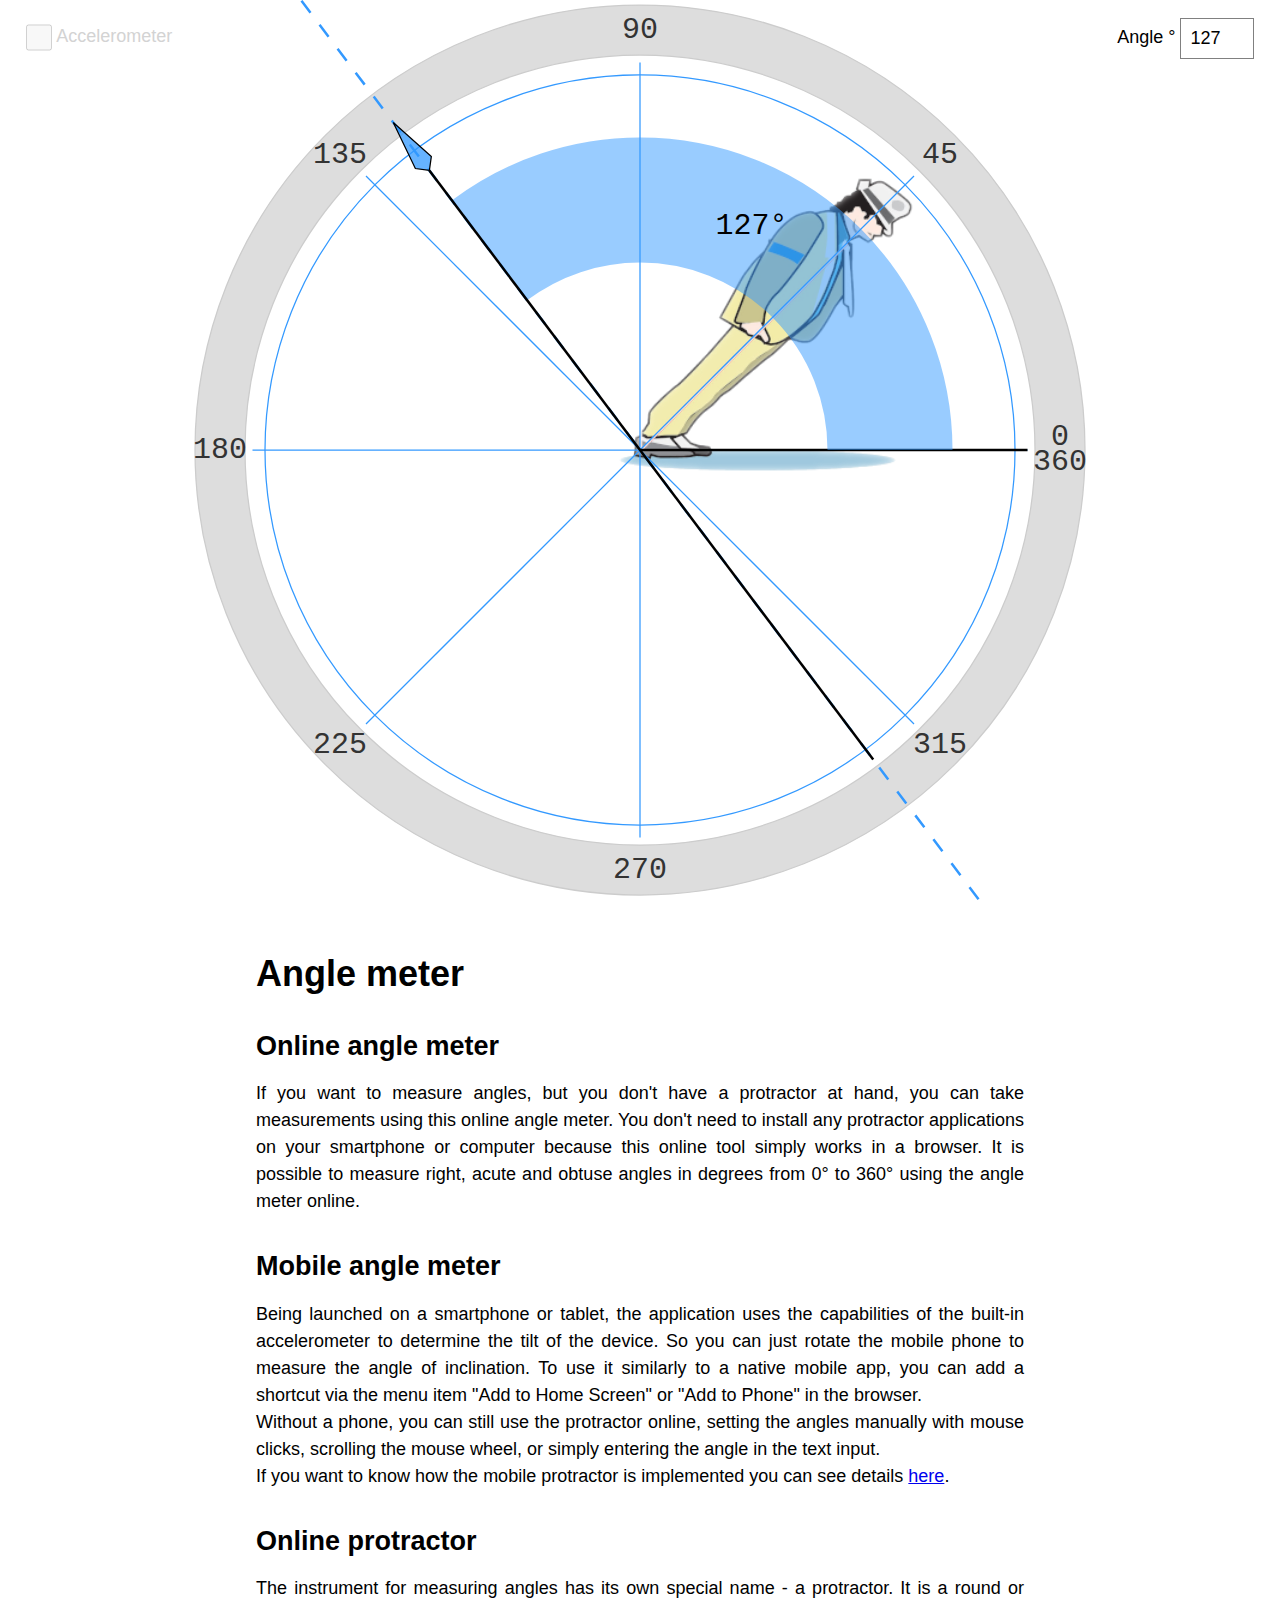
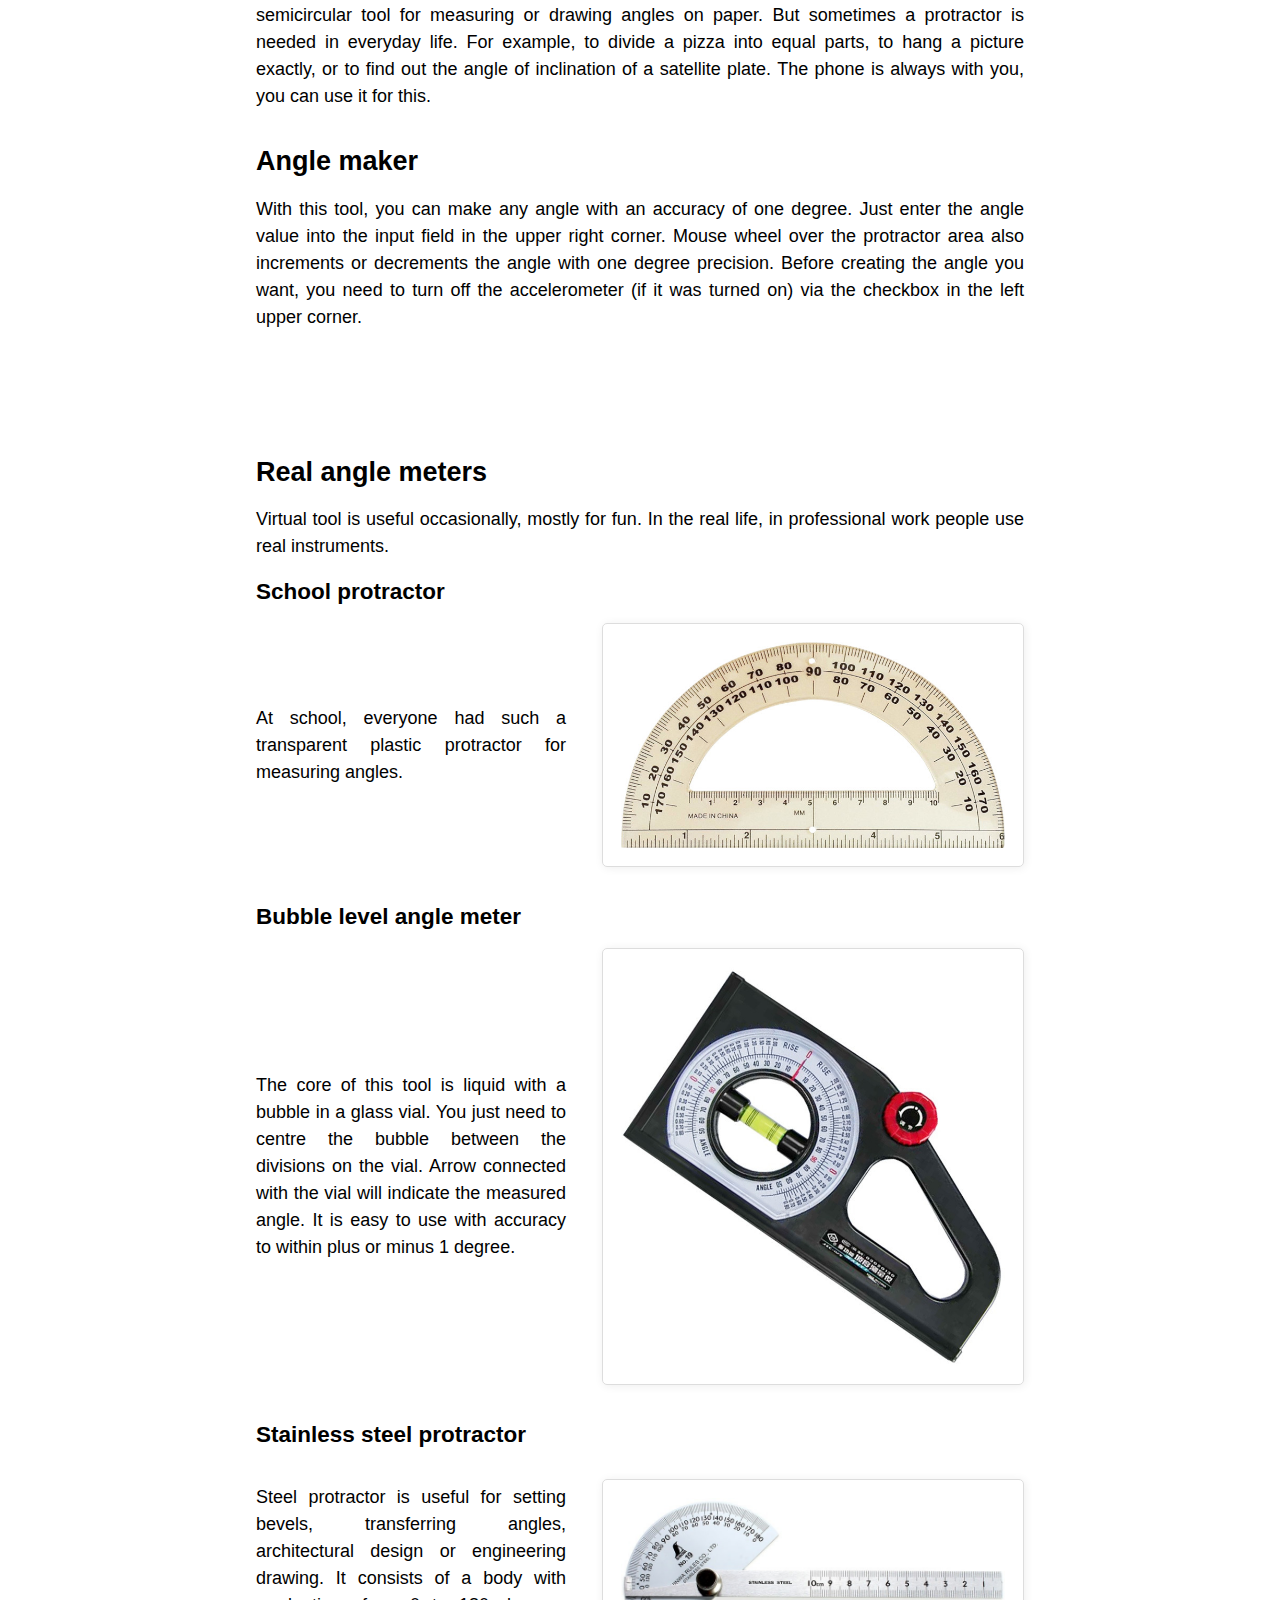
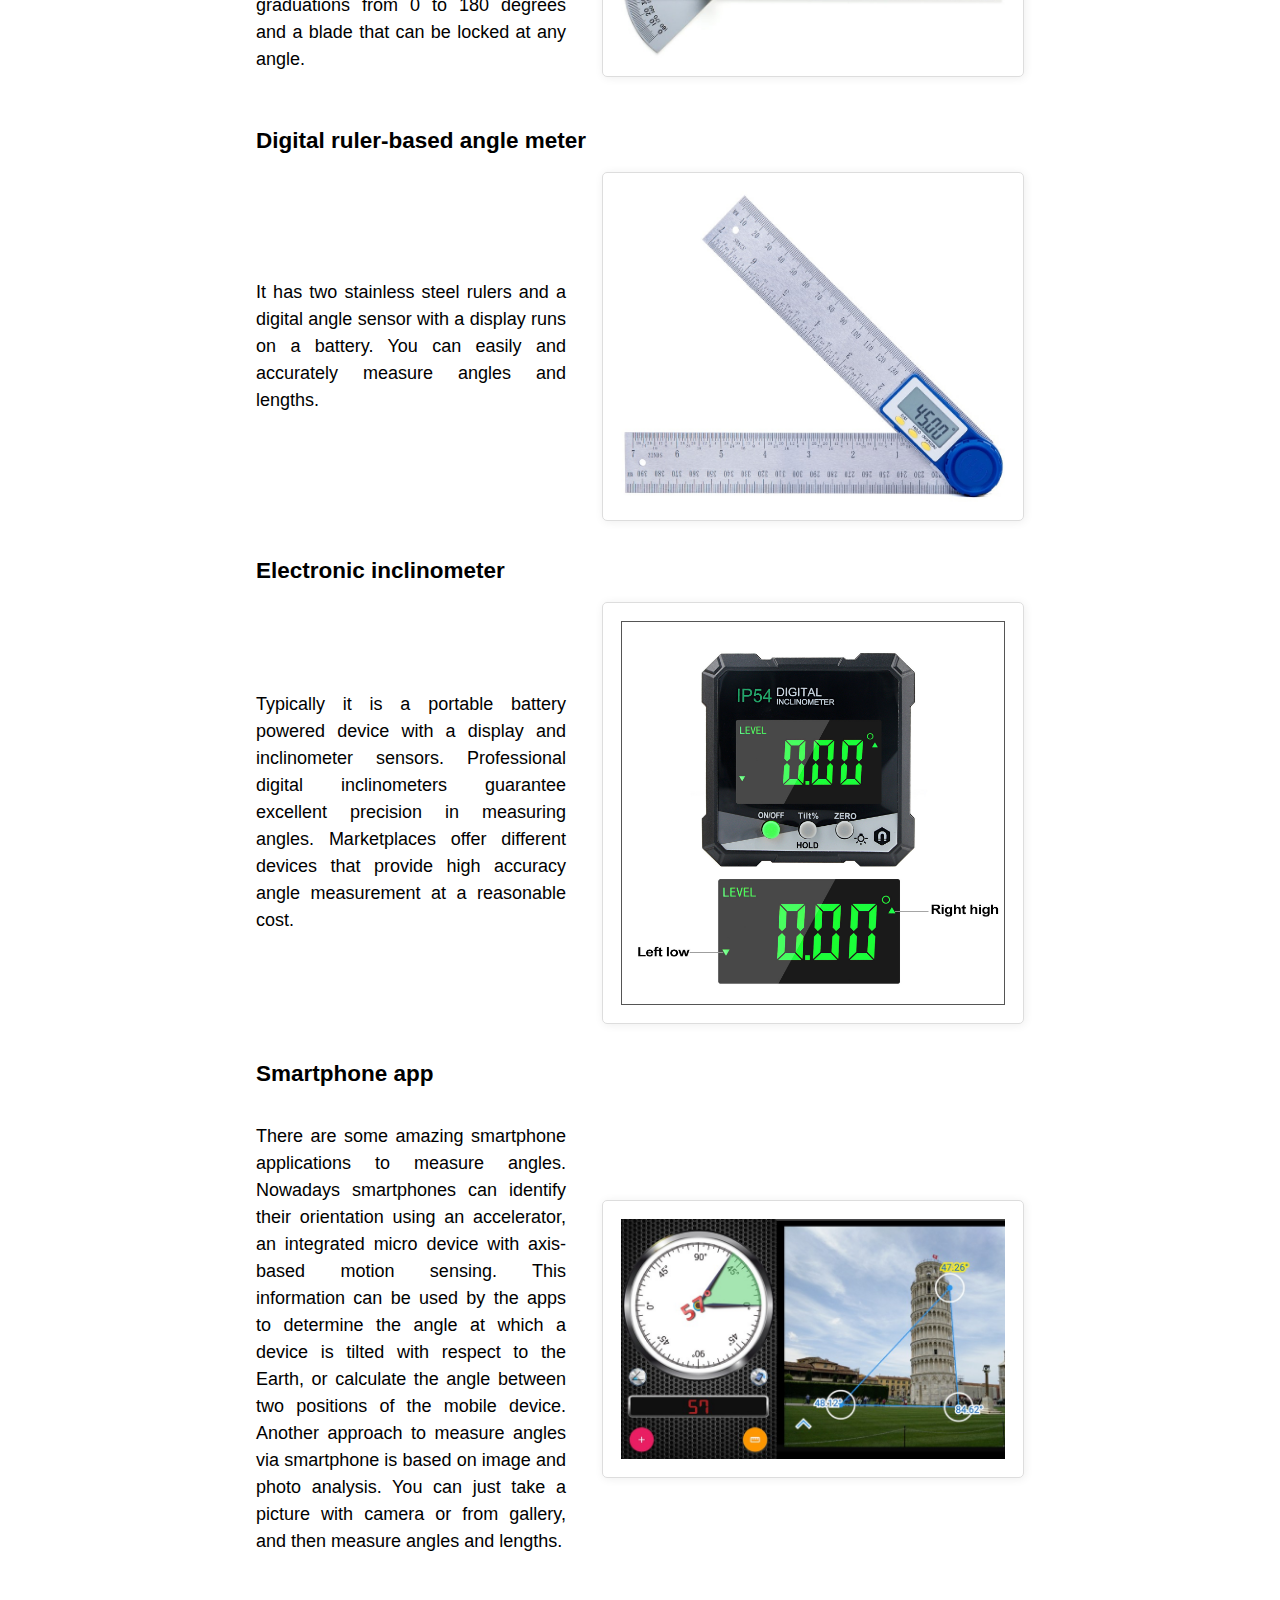
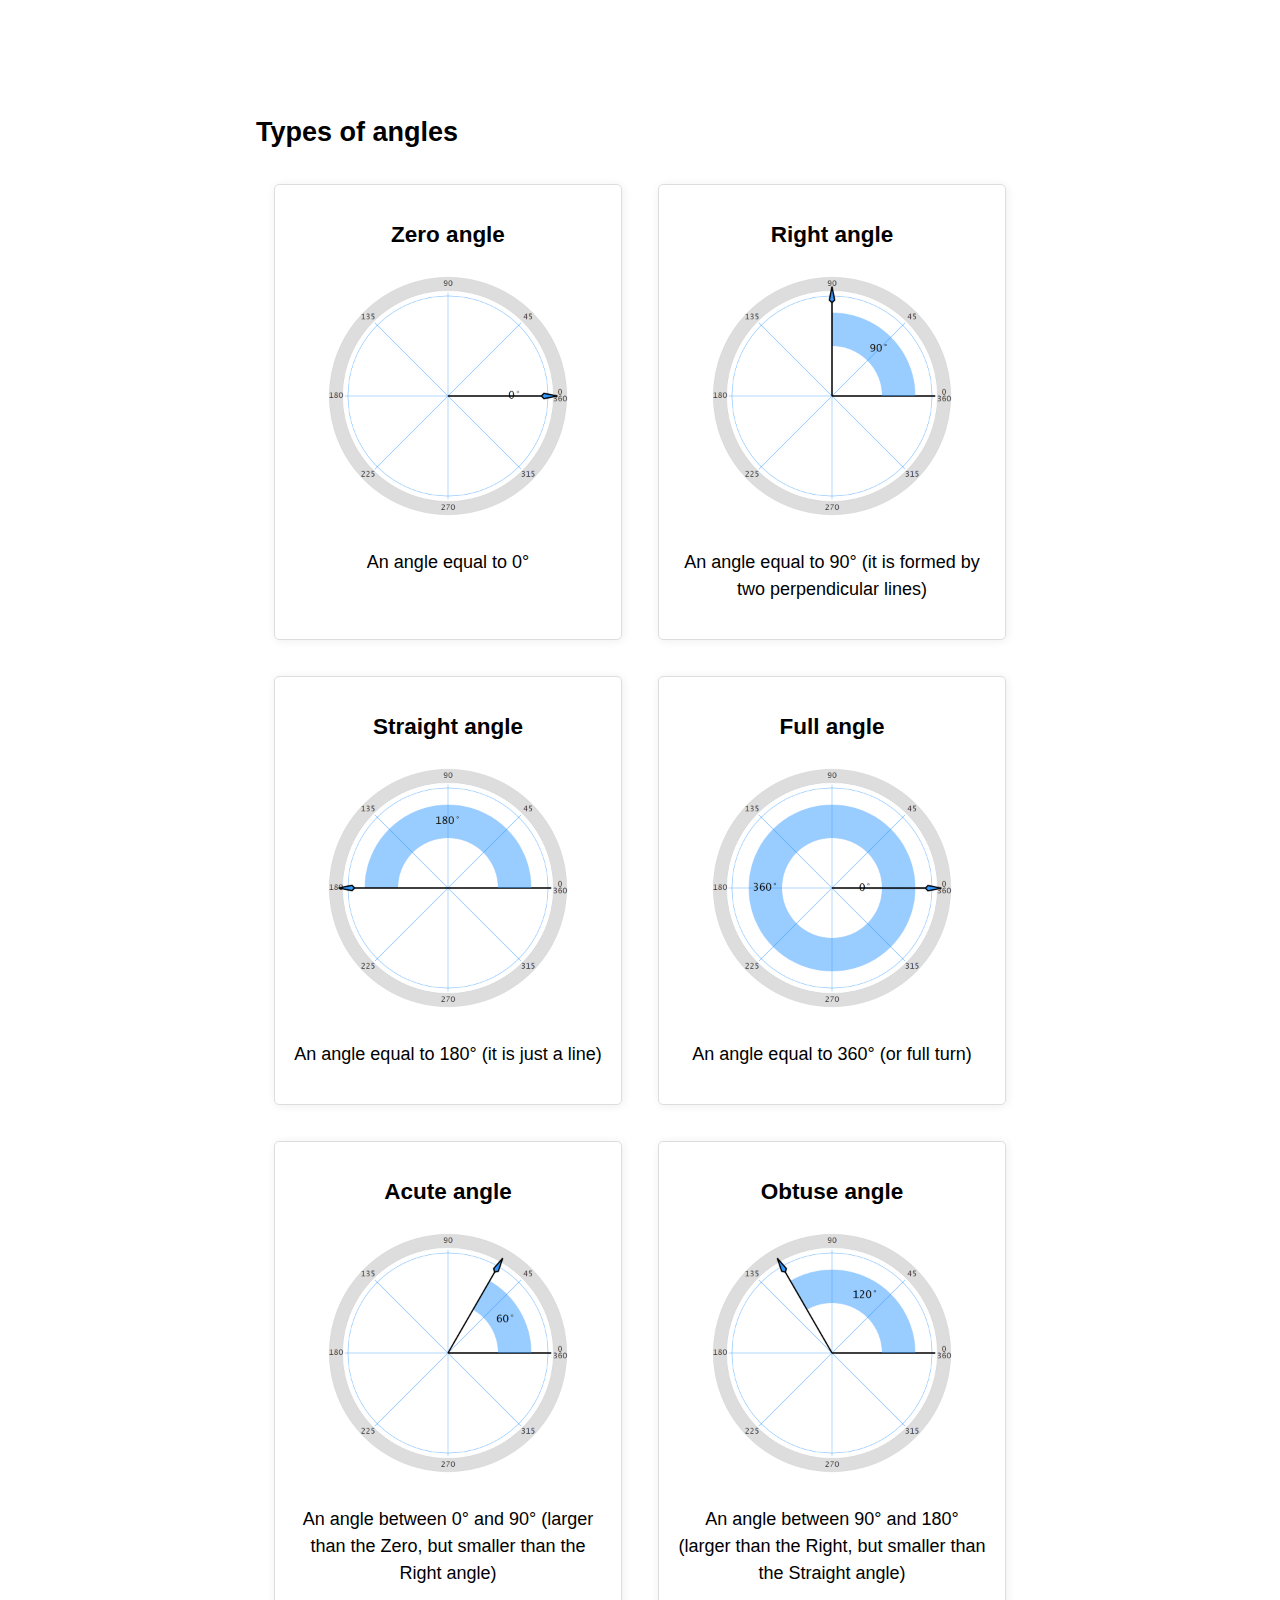
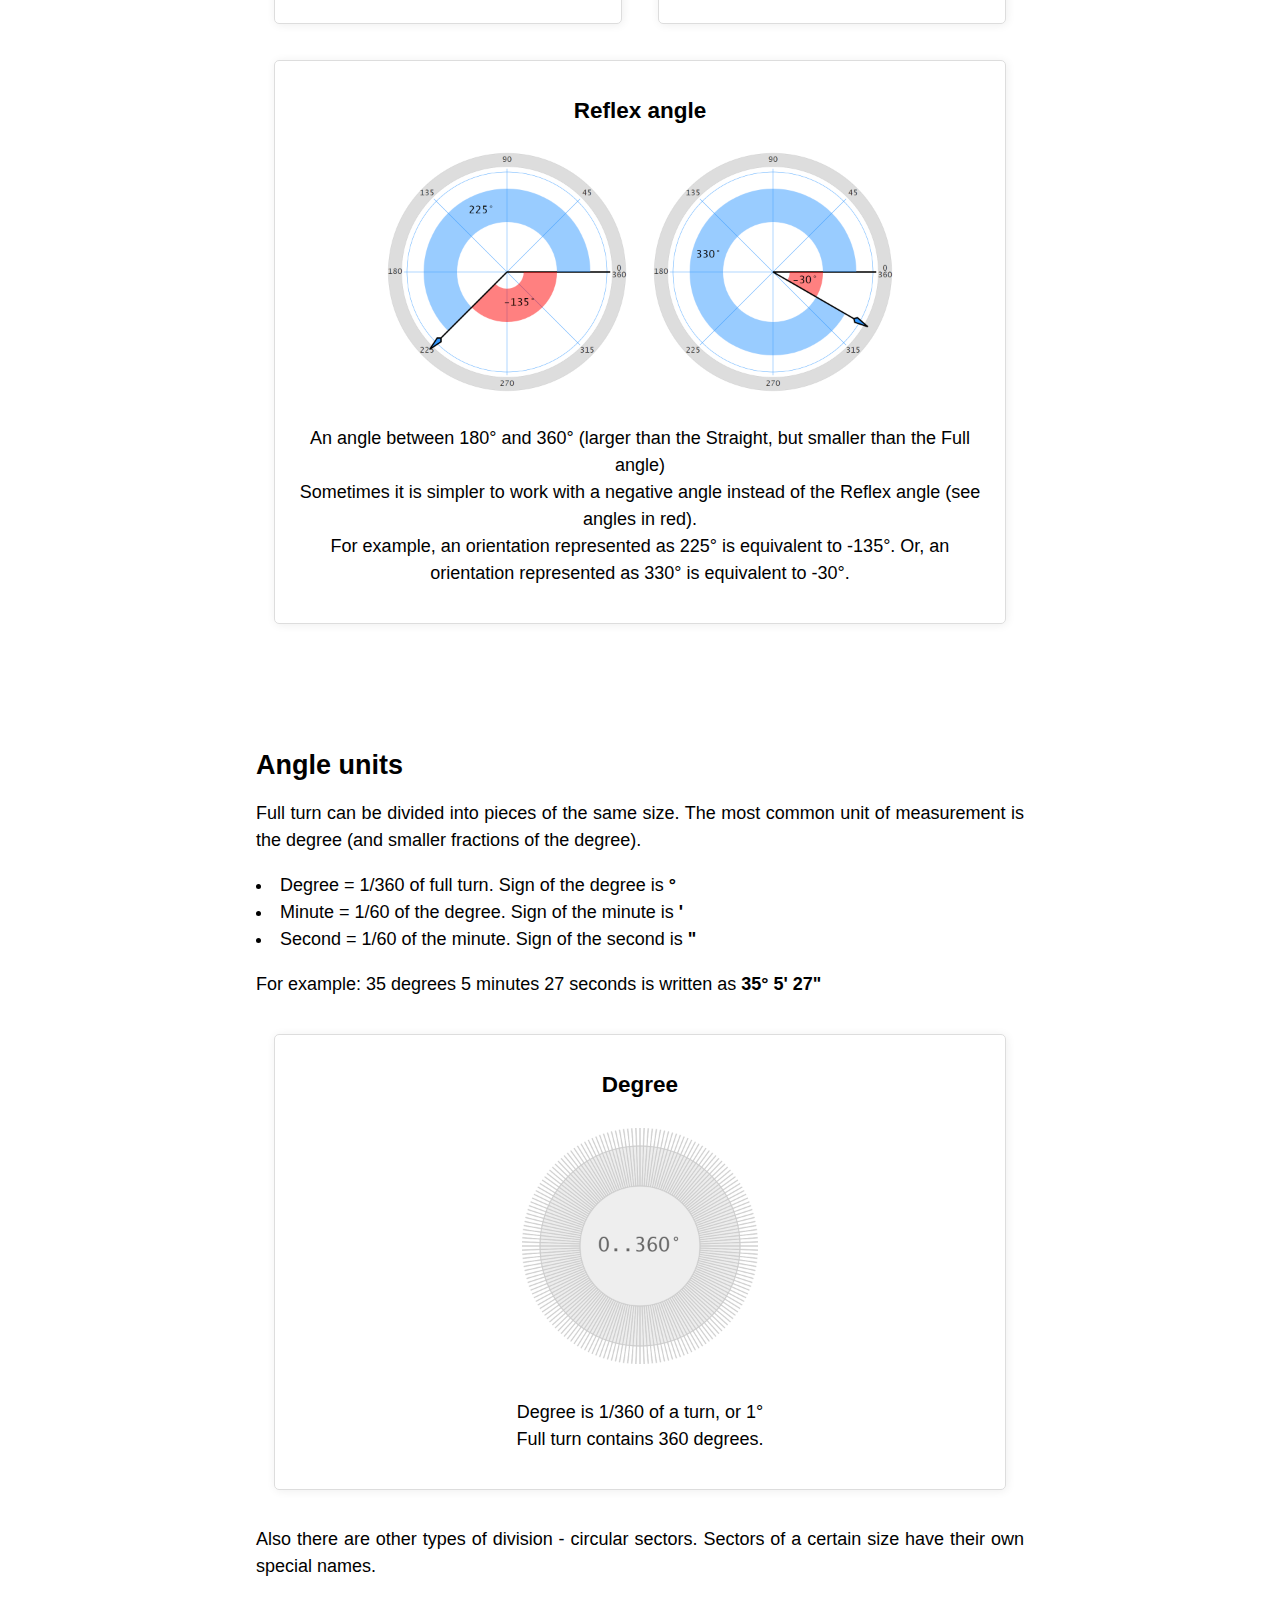
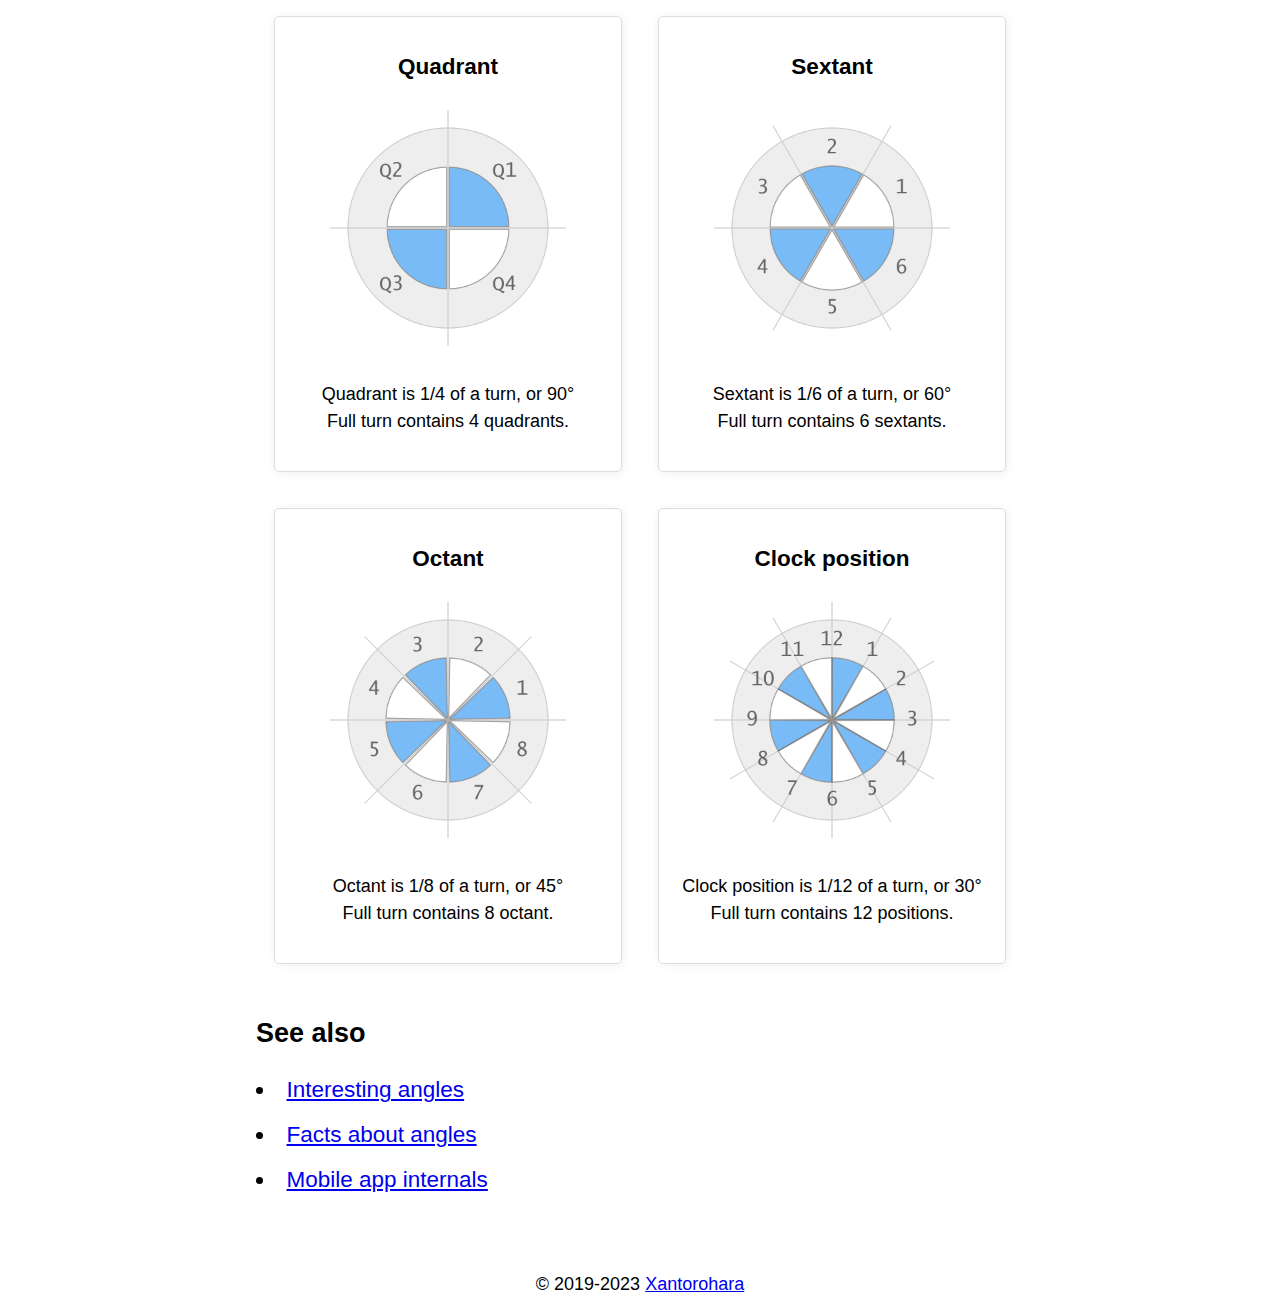
==== index.html @ 370c06c0 "cleanup" ====
<!DOCTYPE html>
<html lang="en">
<head>
    <meta charset="utf-8">
    <title>Angle meter online</title>
    <meta name="description"
          content="Online and mobile angle measurement tool. Measure angles online in degrees from 0° to 360°.">
    <meta name="keywords" content="angle, meter, protractor, degree, measure, online, mobile, accelerometer">
    <meta name="author" content="Xantorohara">
    <meta name="viewport" content="width=device-width, initial-scale=1">

    <meta name="application-name" content="Protractor online">
    <meta name="applicable-device" content="pc,mobile">
    <meta name="apple-mobile-web-app-capable" content="yes">
    <meta name="mobile-web-app-capable" content="yes">

    <meta property="og:title" content="Online angle meter">
    <meta property="og:site_name" content="Angle meter">
    <meta property="og:type" content="website">
    <meta property="og:url" content="https://angle-meter.github.io/">
    <meta property="og:image" content="https://angle-meter.github.io/images/screenshots/screenshot-wide.png">
    <meta property="og:description"
          content="This online protractor allows you to measure angles in degrees. Via an online angle meter by setting the angles manually. Or using a mobile angle meter that uses a built-in accelerometer to measure the tilt angle of the smartphone.">

    <script name="schema:software-application" type="application/ld+json">
        {
            "@context": "https://schema.org",
            "@type": "SoftwareApplication",
            "name": "Angle meter",
            "applicationCategory": "Utilities",
            "description": "Measure angles online in degrees from 0° to 360°",
            "screenshot ": "https://angle-meter.github.io/images/screenshots/screenshot-wide.png",
            "image ": "https://angle-meter.github.io/images/screenshots/screenshot-wide.png",
            "aggregateRating": {
                "@type": "AggregateRating",
                "ratingValue": 4.9,
                "reviewCount": 669
            },
            "offers": {
                "@type": "Offer",
                "price": 0,
                "category": "free"
            }
        }
    </script>

    <link rel="canonical" href="https://angle-meter.github.io/">
    <link rel="icon" type="image/x-icon" href="favicon.ico">
    <link rel="shortcut icon" href="favicon.ico">
    <link rel="apple-touch-icon" sizes="180x180" href="images/icons/apple-touch-icon.png">
    <link rel="icon" type="image/png" sizes="192x192" href="images/icons/icon-192.png">
    <link rel="icon" type="image/png" sizes="128x128" href="images/icons/icon-128.png">
    <link rel="icon" type="image/png" sizes="32x32" href="images/icons/favicon-32x32.png">
    <link rel="icon" type="image/png" sizes="16x16" href="images/icons/favicon-16x16.png">

    <link rel="stylesheet" type="text/css" href="styles.css?16">
    <link rel="stylesheet" type="text/css" href="styles-dark.css?10">

    <link rel="manifest" href="manifest.json">
    <script src="index.js?5"></script>
    <script async src="https://pagead2.googlesyndication.com/pagead/js/adsbygoogle.js?client=ca-pub-1603159259588268"
            crossorigin="anonymous"></script>

</head>

<body>
<div id="box">
    <svg id="svg" viewBox="0 0 360 360" class="svg noselect">
        <circle class="svg-scale-circle-middle" cx="180" cy="180" r="168"/>
        <circle class="svg-scale-circle-outer" cx="180" cy="180" r="178"/>
        <circle class="svg-scale-circle-inner" cx="180" cy="180" r="158"/>

        <text class="svg-scale-text" x="12" y="180">180</text>
        <text class="svg-scale-text" x="348" y="175">0</text>
        <text class="svg-scale-text" x="348" y="185">360</text>
        <text class="svg-scale-text" x="180" y="12">90</text>
        <text class="svg-scale-text" x="180" y="348">270</text>
        <text class="svg-scale-text" x="300" y="62">45</text>
        <text class="svg-scale-text" x="60" y="62">135</text>
        <text class="svg-scale-text" x="60" y="298">225</text>
        <text class="svg-scale-text" x="300" y="298">315</text>

        <circle class="svg-aux-circle" cx="180" cy="180" r="150"/>
        <line class="svg-aux-line" x1="25" y1="180" x2="335" y2="180"/>
        <line class="svg-aux-line" x1="25" y1="180" x2="335" y2="180" transform="rotate(45)"/>
        <line class="svg-aux-line" x1="25" y1="180" x2="335" y2="180" transform="rotate(90)"/>
        <line class="svg-aux-line" x1="25" y1="180" x2="335" y2="180" transform="rotate(135)"/>
        <line class="svg-aux-base-line" x1="180" y1="180" x2="335" y2="180"/>

        <circle id="arc" class="svg-arc-circle svg-animate" cx="180" cy="180" r="100"
                stroke-dasharray="628.32" stroke-dashoffset="-628.32" opacity="0.5"/>

        <circle id="arcOpposite" class="svg-arc-opposite-circle svg-animate" cx="180" cy="180" r="50"
                stroke-dasharray="314.16" stroke-dashoffset="314.16" opacity="0"/>

        <line id="pointerExtraLine" class="svg-pointer-extra-line svg-animate" x1="-1000" y1="180" x2="1000" y2="180"/>
        <line id="pointerLine" class="svg-pointer-line svg-animate" x1="25" y1="180" x2="320" y2="180"/>

        <path id="pointerMarker" class="svg-pointer-arrow svg-animate" d="M320,180l4,-4l20,4l-20,4Z"/>
        <text id="arcText" class="svg-arc-text svg-animate" x="280" y="180"/>
        <text id="arcOppositeText" class="svg-arc-opposite-text svg-animate" x="230" y="180" opacity="0"/>
    </svg>
    <div id="accelerometer-panel">
        <input id="accelerometer-checkbox" type="checkbox" disabled>
        <label for="accelerometer-checkbox">Accelerometer</label>
    </div>
    <div id="angle-input-panel">
        <label for="angle-input">Angle °</label>
        <input id="angle-input" type="number" step="1">
    </div>
</div>

<script>
    init();
</script>

<!-- angle-meter-text -->
<ins class="adsbygoogle" style="display:block"
     data-ad-client="ca-pub-1603159259588268" data-ad-slot="8652921883" data-ad-format="auto"
     data-full-width-responsive="true"></ins>
<script>(adsbygoogle = window.adsbygoogle || []).push({});</script>

<div class="content">
    <h1>Angle meter</h1>

    <h2>Online angle meter</h2>
    <p>
        If you want to measure angles, but you don't have a protractor at hand,
        you can take measurements using this online angle meter.
        You don't need to install any protractor applications on your smartphone or computer
        because this online tool simply works in a browser.
        It is possible to measure right, acute and obtuse angles in degrees from 0° to 360°
        using the angle meter online.
    </p>

    <h2>Mobile angle meter</h2>
    <p>
        Being launched on a smartphone or tablet,
        the application uses the capabilities of the built-in accelerometer to determine the tilt of the device.
        So you can just rotate the mobile phone to measure the angle of inclination.
        To use it similarly to a native mobile app, you can add a shortcut via the menu item "Add to Home Screen" or
        "Add to Phone" in the browser.
        <br/>
        Without a phone, you can still use the protractor online, setting the angles manually with mouse clicks,
        scrolling the mouse wheel, or simply entering the angle in the text input.
        <br/>
        If you want to know how the mobile protractor is implemented you can see details <a href="mobile-app/"> here</a>.
    </p>

    <h2>Online protractor</h2>
    <p>
        The instrument for measuring angles has its own special name - a protractor.
        It is a round or semicircular tool for measuring or drawing angles on paper.
        But sometimes a protractor is needed in everyday life.
        For example, to divide a pizza into equal parts, to hang a picture exactly,
        or to find out the angle of inclination of a satellite plate.
        The phone is always with you, you can use it for this.
    </p>

    <h2>Angle maker</h2>
    <p>
        With this tool, you can make any angle with an accuracy of one degree.
        Just enter the angle value into the input field in the upper right corner.
        Mouse wheel over the protractor area also increments or decrements the angle with one degree precision.
        Before creating the angle you want, you need to turn off the accelerometer (if it was turned on) via the
        checkbox in the left upper corner.
    </p>
</div>

<!-- angle-meter-text -->
<ins class="adsbygoogle" style="display:block"
     data-ad-client="ca-pub-1603159259588268" data-ad-slot="8652921883" data-ad-format="auto"
     data-full-width-responsive="true"></ins>
<script>(adsbygoogle = window.adsbygoogle || []).push({});</script>

<div class="content">
    <h2>Real angle meters</h2>
    <p>
        Virtual tool is useful occasionally, mostly for fun.
        In the real life, in professional work people use real instruments.
    </p>

    <h3>School protractor</h3>

    <div class="info">
        <p> At school, everyone had such a transparent plastic protractor for measuring angles. </p>
        <img src="images/devices/plastic-protractor.jpg" alt="Plastic protractor">
    </div>

    <h3>Bubble level angle meter</h3>
    <div class="info">
        <p>
            The core of this tool is liquid with a bubble in a glass vial.
            You just need to centre the bubble between the divisions on the vial.
            Arrow connected with the vial will indicate the measured angle.
            It is easy to use with accuracy to within plus or minus 1 degree.
        </p>
        <img src="images/devices/bubble-level.jpg" alt="Bubble level protractor">
    </div>

    <h3>Stainless steel protractor</h3>
    <div class="info">
        <p>
            Steel protractor is useful for setting bevels, transferring angles, architectural design or engineering
            drawing.
            It consists of a body with graduations from 0 to 180 degrees and a blade that can be locked at any angle.
        </p>
        <img src="images/devices/steel-tool.jpg" alt="Steel protractor">
    </div>

    <h3>Digital ruler-based angle meter</h3>
    <div class="info">
        <p>
            It has two stainless steel rulers and a digital angle sensor with a display runs on a battery.
            You can easily and accurately measure angles and lengths.
        </p>
        <img src="images/devices/digital-rulers.jpg" alt="Digital angle meter">
    </div>

    <h3>Electronic inclinometer</h3>
    <div class="info">
        <p>
            Typically it is a portable battery powered device with a display and inclinometer sensors.
            Professional digital inclinometers guarantee excellent precision in measuring angles.
            Marketplaces offer different devices that provide high accuracy angle measurement at a reasonable cost.
        </p>
        <img src="images/devices/inclinometer.jpg" alt="Electronic angle meter">
    </div>

    <h3>Smartphone app</h3>
    <div class="info">
        <p>
            There are some amazing smartphone applications to measure angles.
            Nowadays smartphones can identify their orientation using an accelerator, an integrated micro device with
            axis-based motion sensing.
            This information can be used by the apps to determine the angle at which a device is tilted with respect to
            the Earth, or calculate the angle between two positions of the mobile device.
            Another approach to measure angles via smartphone is based on image and photo analysis.
            You can just take a picture with camera or from gallery, and then measure angles and lengths.
        </p>
        <img src="images/devices/smartphone.jpg" alt="Smartphone protractor">
    </div>
</div>

<!-- angle-meter-text -->
<ins class="adsbygoogle" style="display:block"
     data-ad-client="ca-pub-1603159259588268" data-ad-slot="8652921883" data-ad-format="auto"
     data-full-width-responsive="true"></ins>
<script>(adsbygoogle = window.adsbygoogle || []).push({});</script>

<div class="content">
    <h2>Types of angles</h2>

    <div class="samples">
        <div class="sample">
            <h3>Zero angle</h3>
            <img src="images/samples/angle-000.png" alt="Zero angle 0 degrees">
            <p>An angle equal to 0°</p>
        </div>
        <div class="sample">
            <h3>Right angle</h3>
            <img src="images/samples/angle-090.png" alt="Right angle 90 degrees">
            <p>An angle equal to 90° (it is formed by two perpendicular lines)</p>
        </div>
        <div class="sample">
            <h3>Straight angle</h3>
            <img src="images/samples/angle-180.png" alt="Straight angle 180 degrees">
            <p>An angle equal to 180° (it is just a line)</p>
        </div>
        <div class="sample">
            <h3>Full angle</h3>
            <img src="images/samples/angle-360.png" alt="Full angle 360 degrees">
            <p>An angle equal to 360° (or full turn)</p>
        </div>
        <div class="sample">
            <h3>Acute angle</h3>
            <img src="images/samples/angle-060.png" alt="Acute angle 60 degrees">
            <p>An angle between 0° and 90° (larger than the Zero, but smaller than the Right angle)</p>
        </div>
        <div class="sample">
            <h3>Obtuse angle</h3>
            <img src="images/samples/angle-120.png" alt="Obtuse angle 120 degrees">
            <p>An angle between 90° and 180° (larger than the Right, but smaller than the Straight angle)</p>
        </div>
        <div class="sample">
            <h3>Reflex angle</h3>
            <img src="images/samples/angle-225.png" alt="Reflex angle 225 degrees">
            <img src="images/samples/angle-330.png" alt="Reflex angle 330 degrees">
            <p>
                An angle between 180° and 360° (larger than the Straight, but smaller than the Full angle)
                <br/>
                Sometimes it is simpler to work with a negative angle instead of the Reflex angle (see angles in red).
                <br/>
                For example, an orientation represented as 225° is equivalent to -135°.
                Or, an orientation represented as 330° is equivalent to -30°.
            </p>
        </div>
    </div>
</div>

<!-- angle-meter-text -->
<ins class="adsbygoogle" style="display:block"
     data-ad-client="ca-pub-1603159259588268" data-ad-slot="8652921883" data-ad-format="auto"
     data-full-width-responsive="true"></ins>
<script>(adsbygoogle = window.adsbygoogle || []).push({});</script>

<div class="content">
    <h2>Angle units</h2>

    <p>
        Full turn can be divided into pieces of the same size.
        The most common unit of measurement is the degree (and smaller fractions of the degree).
    </p>
    <ul>
        <li>Degree = 1/360 of full turn. Sign of the degree is <b>°</b>
        <li>Minute = 1/60 of the degree. Sign of the minute is <b>'</b></li>
        <li>Second = 1/60 of the minute. Sign of the second is <b>"</b></li>
    </ul>
    <p> For example: 35 degrees 5 minutes 27 seconds is written as <b>35° 5' 27"</b></p>
    <div class="samples">
        <div class="sample">
            <h3>Degree</h3>
            <img src="images/samples/units-360.png" alt="Clock position">
            <p>
                Degree is 1/360 of a turn, or 1°
                <br/>
                Full turn contains 360 degrees.
                <br/>
            </p>
        </div>
    </div>

    <p>
        Also there are other types of division - circular sectors.
        Sectors of a certain size have their own special names.
    </p>
    <div class="samples">
        <div class="sample">
            <h3>Quadrant</h3>
            <img src="images/samples/units-004.png" alt="Quadrant">
            <p>
                Quadrant is 1/4 of a turn, or 90°
                <br/>
                Full turn contains 4 quadrants.
            </p>
        </div>
        <div class="sample">
            <h3>Sextant</h3>
            <img src="images/samples/units-006.png" alt="Sextant">
            <p>
                Sextant is 1/6 of a turn, or 60°
                <br/>
                Full turn contains 6 sextants.
            </p>
        </div>
        <div class="sample">
            <h3>Octant</h3>
            <img src="images/samples/units-008.png" alt="Octant">
            <p>
                Octant is 1/8 of a turn, or 45°
                <br/>
                Full turn contains 8 octant.
            </p>
        </div>

        <div class="sample">
            <h3>Clock position</h3>
            <img src="images/samples/units-012.png" alt="Clock position">
            <p>
                Clock position is 1/12 of a turn, or 30°
                <br/>
                Full turn contains 12 positions.
            </p>
        </div>
    </div>
    <h2>See also</h2>
    <ul class="refs">
        <li><a href="interesting-angles/">Interesting angles</a></li>
        <li><a href="angle-facts/">Facts about angles</a></li>
        <li><a href="mobile-app/">Mobile app internals</a></li>
    </ul>
</div>
<div id="copy"> &copy; 2019-2023 <a href="mailto:xantorohara@gmail.com">Xantorohara</a></div>

</body>
</html>
---- styles.css ----
html, body {
    width: 100%;
    height: 100%;
}

html {
    font-size: 18px;
    font-family: Roboto, Helvetica, Arial, sans-serif;
}

* {
    padding: 0;
    margin: 0;
    outline: none;
}

/*app*/
#box {
    position: relative;
    width: 100%;
    height: 100%;
    -webkit-touch-callout: none;
    -webkit-user-select: none;
    -moz-user-select: none;
    -ms-user-select: none;
    user-select: none;
    cursor: crosshair;
}

#angle-input-panel {
    position: absolute;
    top: 2%;
    right: 2%;
    max-width: 47%;
    font-size: large;
    line-height: 2em;
}

#accelerometer-panel {
    position: absolute;
    top: 2%;
    left: 2%;
    max-width: 47%;
    font-size: large;
    line-height: 2em;
}

#angle-input {
    font-size: inherit;
    vertical-align: middle;
    border: solid gray 1px;
    padding: 0.5em;
    width: 3em;
}

#angle-input:read-only {
    background-color: lightgray;
}

#accelerometer-checkbox {
    height: 2em;
    width: 2em;
    vertical-align: middle;
}

#accelerometer-checkbox:disabled + label {
    color: lightgray;
}

#svg {
    position: absolute;
    top: 50%;
    left: 50%;
    transform: translate(-50%, -50%);
    width: 100%;
    height: 100%;
    shape-rendering: geometricPrecision;
    background-position: center;
    background-repeat: no-repeat;
    background-image: url('images/mj.png');
    background-size: contain;
}

circle, line, text, path {
    fill: none;
    transform-origin: center;
}

.svg-animate {
    transition: all 0.5s;
}

.svg-scale-circle-outer {
    stroke: #CCC;
    stroke-width: 0.5;
}

.svg-scale-circle-middle {
    stroke: #DDD;
    stroke-width: 20;
}

.svg-scale-circle-inner {
    stroke: #CCC;
    stroke-width: 0.5;
}

.svg-aux-circle, .svg-aux-line {
    stroke: #39F;
    stroke-width: 0.5;
}

.svg-aux-base-line {
    stroke: black;
    stroke-width: 1;
}

.svg-scale-text {
    font-size: 12px;
    font-family: Lucida Console, monospace;
    fill: #333;
    text-anchor: middle;
    alignment-baseline: middle;
    dominant-baseline: middle;
}

.svg-arc-circle, .svg-arc-opposite-circle {
    stroke: #39F;
    stroke-width: 50;
}

.svg-arc-opposite-circle {
    stroke: #F00;
}

.svg-arc-text, .svg-arc-opposite-text {
    font-size: 12px;
    font-family: Lucida Console, monospace;
    fill: black;
    alignment-baseline: middle;
    text-anchor: middle;
}

.svg-pointer-line {
    stroke: black;
}

.svg-pointer-extra-line {
    stroke: #39F;
    stroke-dasharray: 6 6;
    stroke-dashoffset: 5;
}

.svg-pointer-arrow {
    fill: #39F;
    fill-opacity: 0.75;
    stroke: black;
    stroke-width: 0.5;
}

/*text*/
.content {
    padding: 1rem 20%;
    margin-bottom: 2rem;
}

h1 {
    font-size: 2rem;
    line-height: 2.25rem;
    margin: 2rem 0 1rem 0;
}

h2 {
    font-size: 1.5rem;
    line-height: 1.75rem;
    margin: 2rem 0 1rem 0;
}

h3 {
    font-size: 1.25rem;
    line-height: 1.5rem;
    margin: 1rem 0;
}

p {
    font-size: 1rem;
    line-height: 1.5rem;
    text-align: justify;
    margin: 1rem 0;
}

p:after {
    content: '';
    display: block;
    clear: both;
}

ul {
    list-style: inside;
    line-height: 1.5rem;
}

ul.refs {
    list-style: inside;
    font-size: 1.25rem;
    line-height: 2.5rem;
}

.home-ref {
    font-size: 1.25rem;
    line-height: 2.5rem;
}

.info {
    display: flex;
    align-items: center;
    justify-content: space-between;
    gap: 2rem;
    margin-bottom: 2rem;
}

.info p, .info img {
    flex-grow: 1;
    flex-basis: 50%;
}

.info img {
    max-width: 50%;
    padding: 1rem;
    border: solid 1px #DDD;
    border-radius: 5px;
    box-shadow: 1px 1px 10px #EEE;
}

.samples {
    display: flex;
    justify-content: center;
    flex-wrap: wrap;
}

.sample {
    padding: 1rem;
    flex-grow: 1;
    flex-basis: 0;
    margin: 1rem;
    text-align: center;
    border: solid 1px #DDD;
    border-radius: 5px;
    box-shadow: 1px 1px 10px #EEE;
}

.sample img {
    width: 240px;
    margin: 10px;
}

.sample h3, .sample p {
    text-align: center;
}

#copy {
    text-align: center;
    padding: 1rem;
}

.adsbygoogle {
    text-align: center;
}

@media only screen and (max-width: 600px) {
    .content {
        padding: 1rem;
    }

    .info {
        display: block;
        text-align: center;
    }

    .info img {
        max-width: 75%;
    }
}
---- styles-dark.css ----
@media (prefers-color-scheme: dark) {
    body {
        background-color: #333;
        color: #CCC;
    }

    .svg {
        background-color: black;
    }

    .svg-aux-circle {
        stroke: #888888;
        stroke-width: 0.5;
    }

    .svg-aux-line {
        stroke: #888888;
        stroke-width: 0.5;
    }

    .svg-pointer-line {
        stroke: #0088FF;
    }

    .svg-scale-text {
        fill: #888;
    }

    .svg-scale-circle-outer {
        stroke: #333;
        stroke-width: 0.5;
    }

    .svg-scale-circle-middle {
        stroke: #111;
        stroke-width: 20;
    }

    .svg-scale-circle-inner {
        stroke: #222;
        stroke-width: 0.5;
    }

    .info img, .sample {
        border: solid 1px #666;
        border-radius: 5px;
        box-shadow: 1px 1px 10px #111;
    }
    a {
        color: #08F;
    }
}
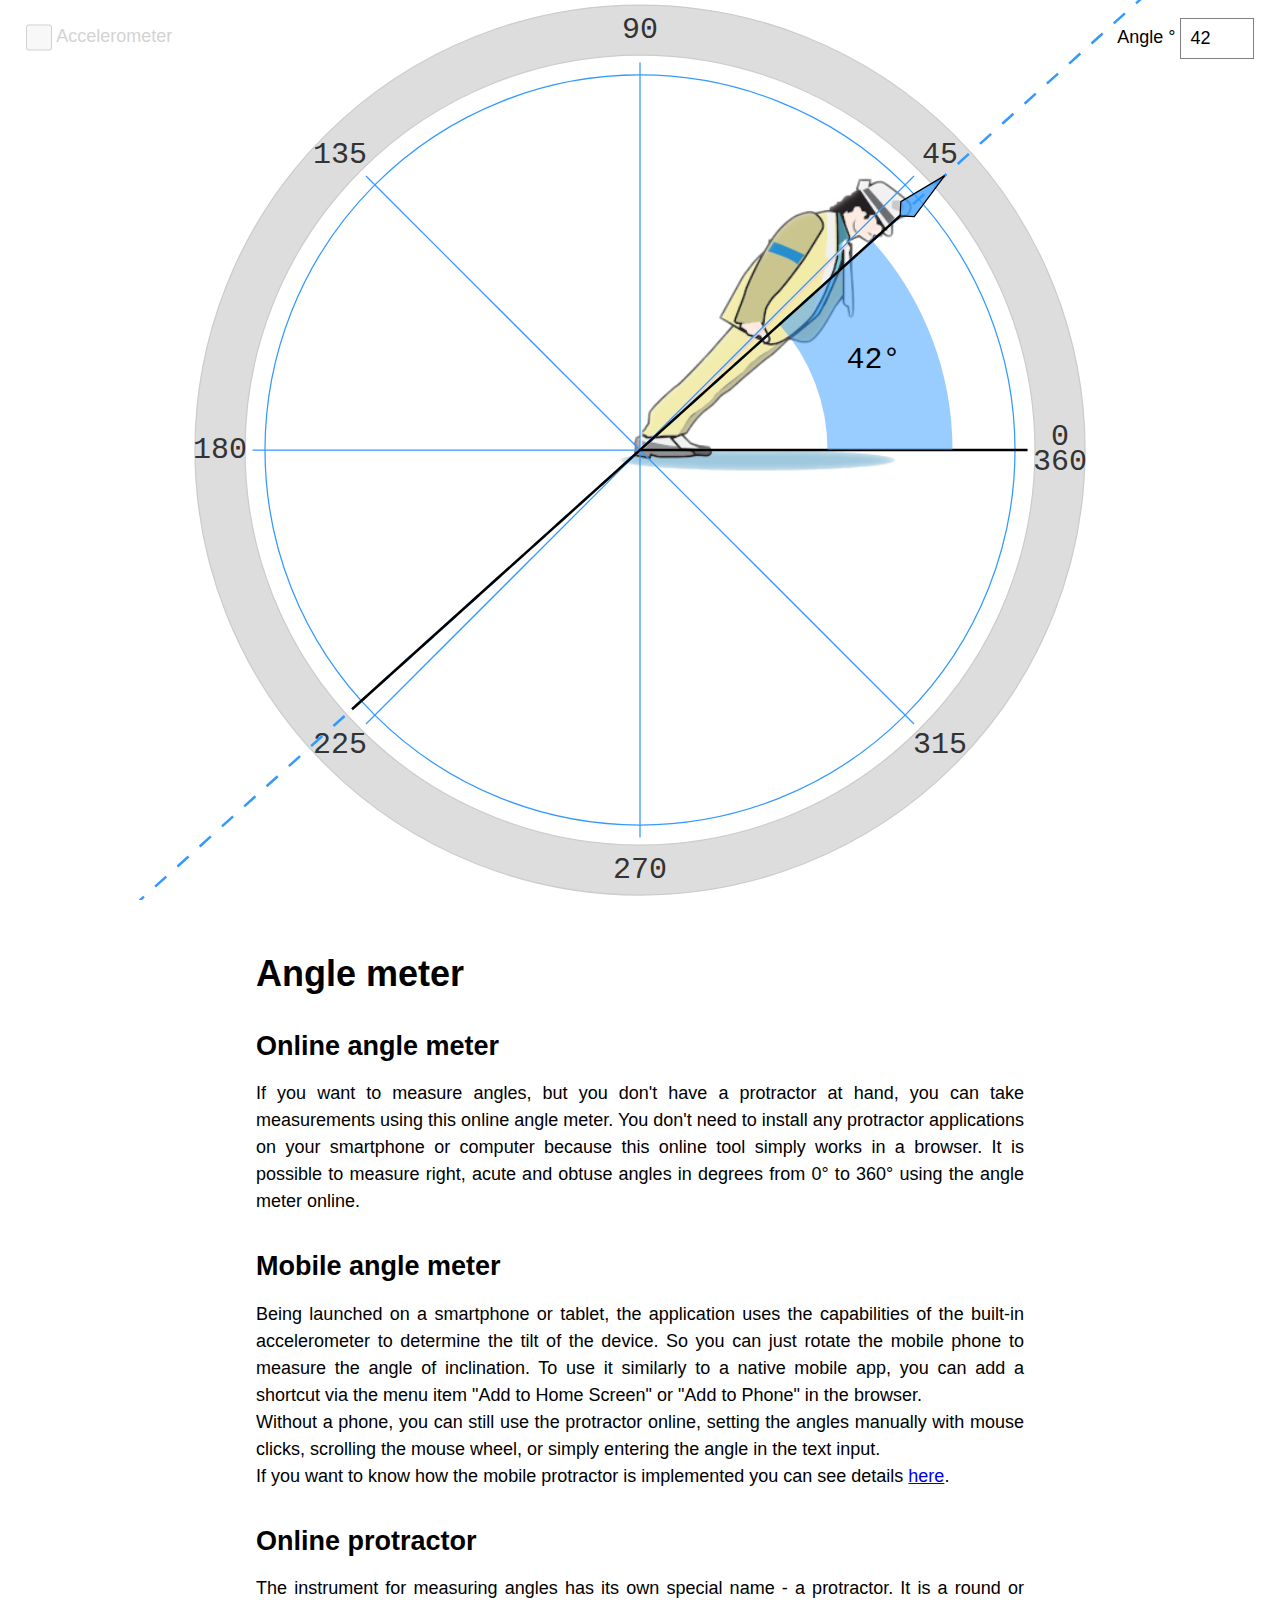
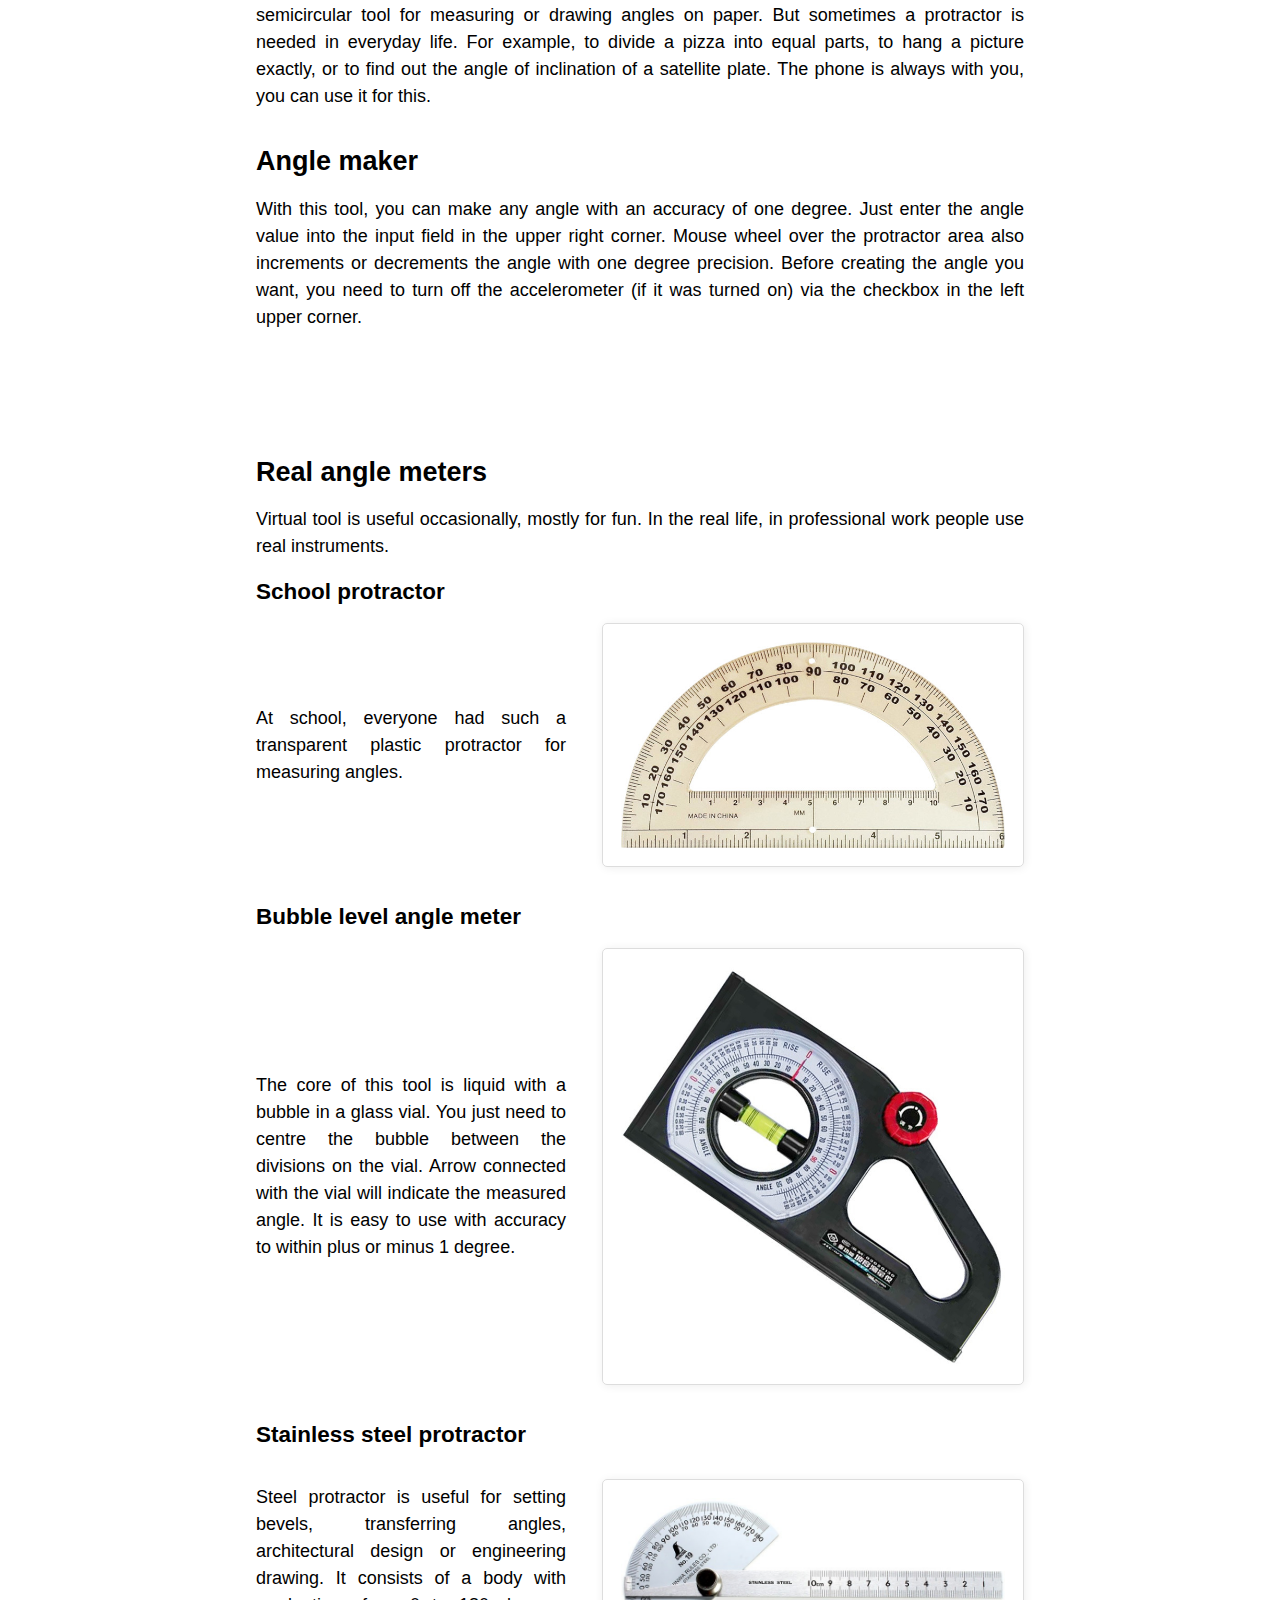
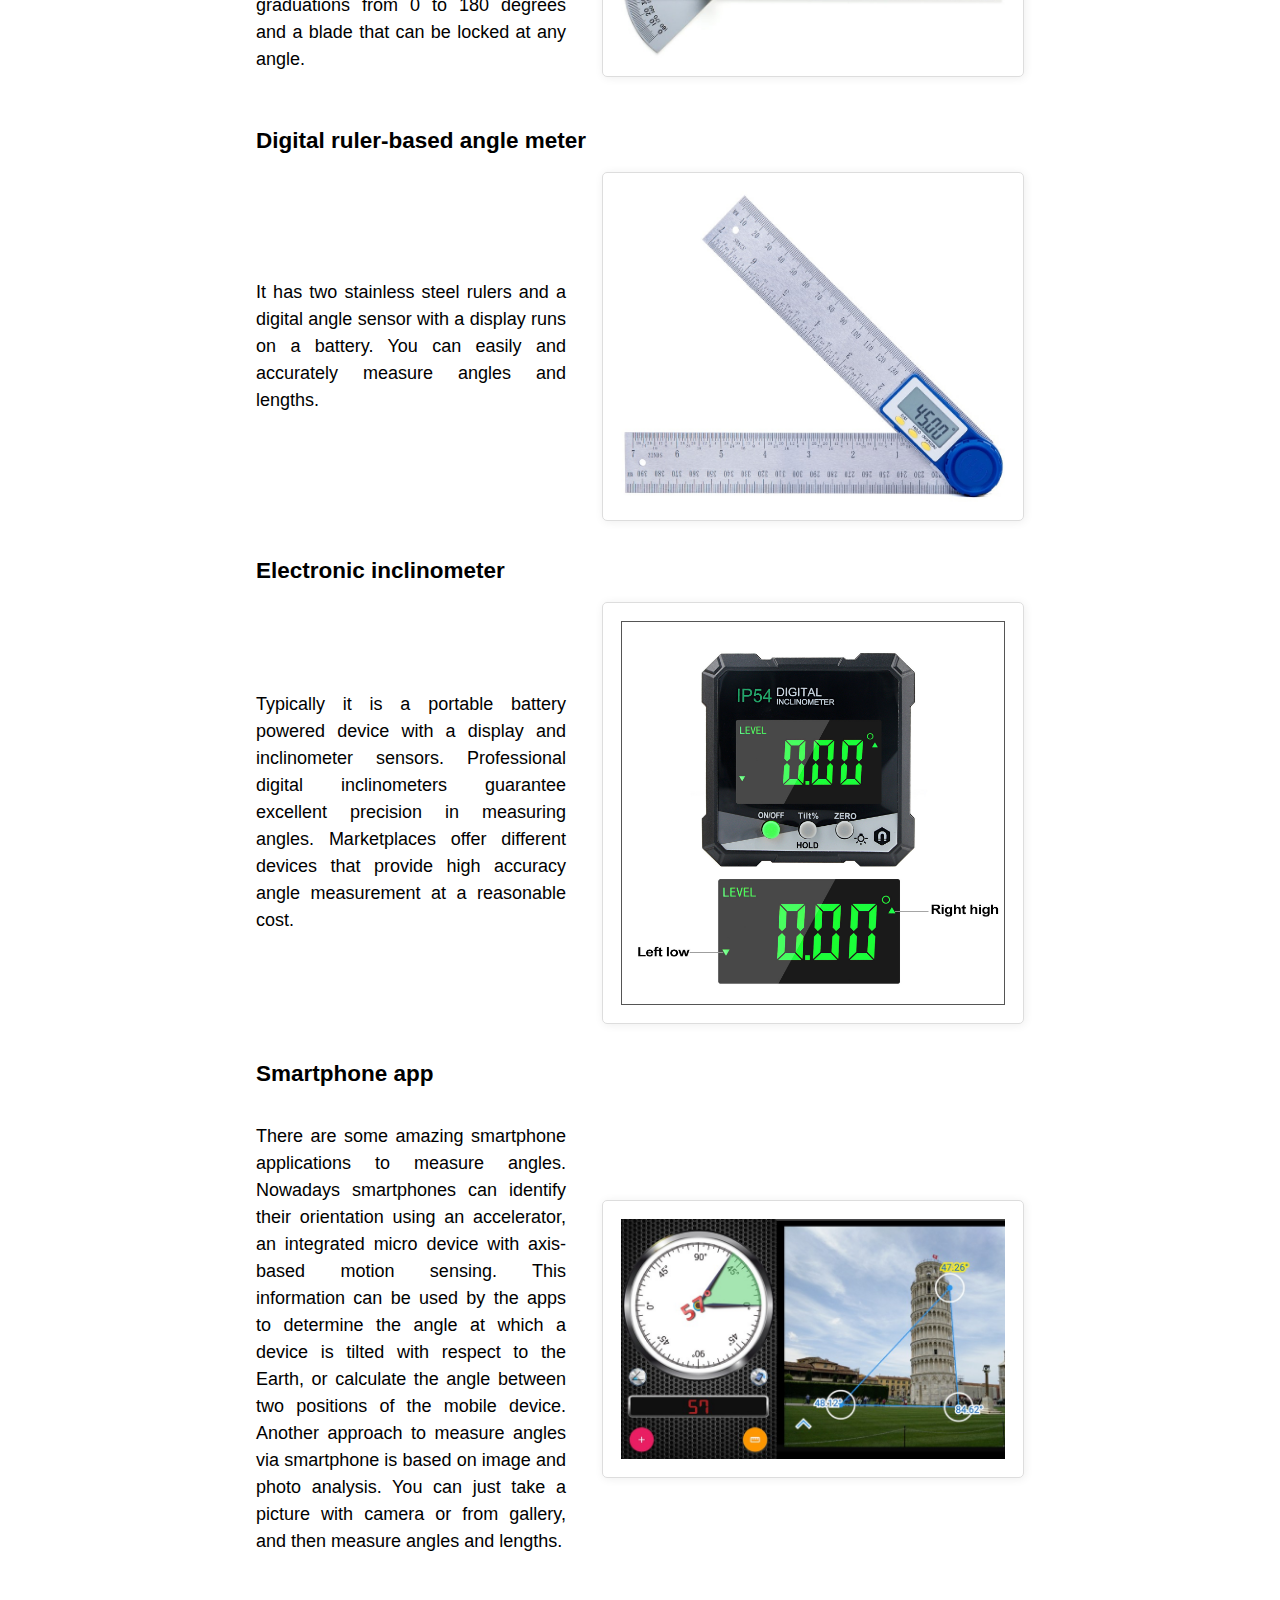
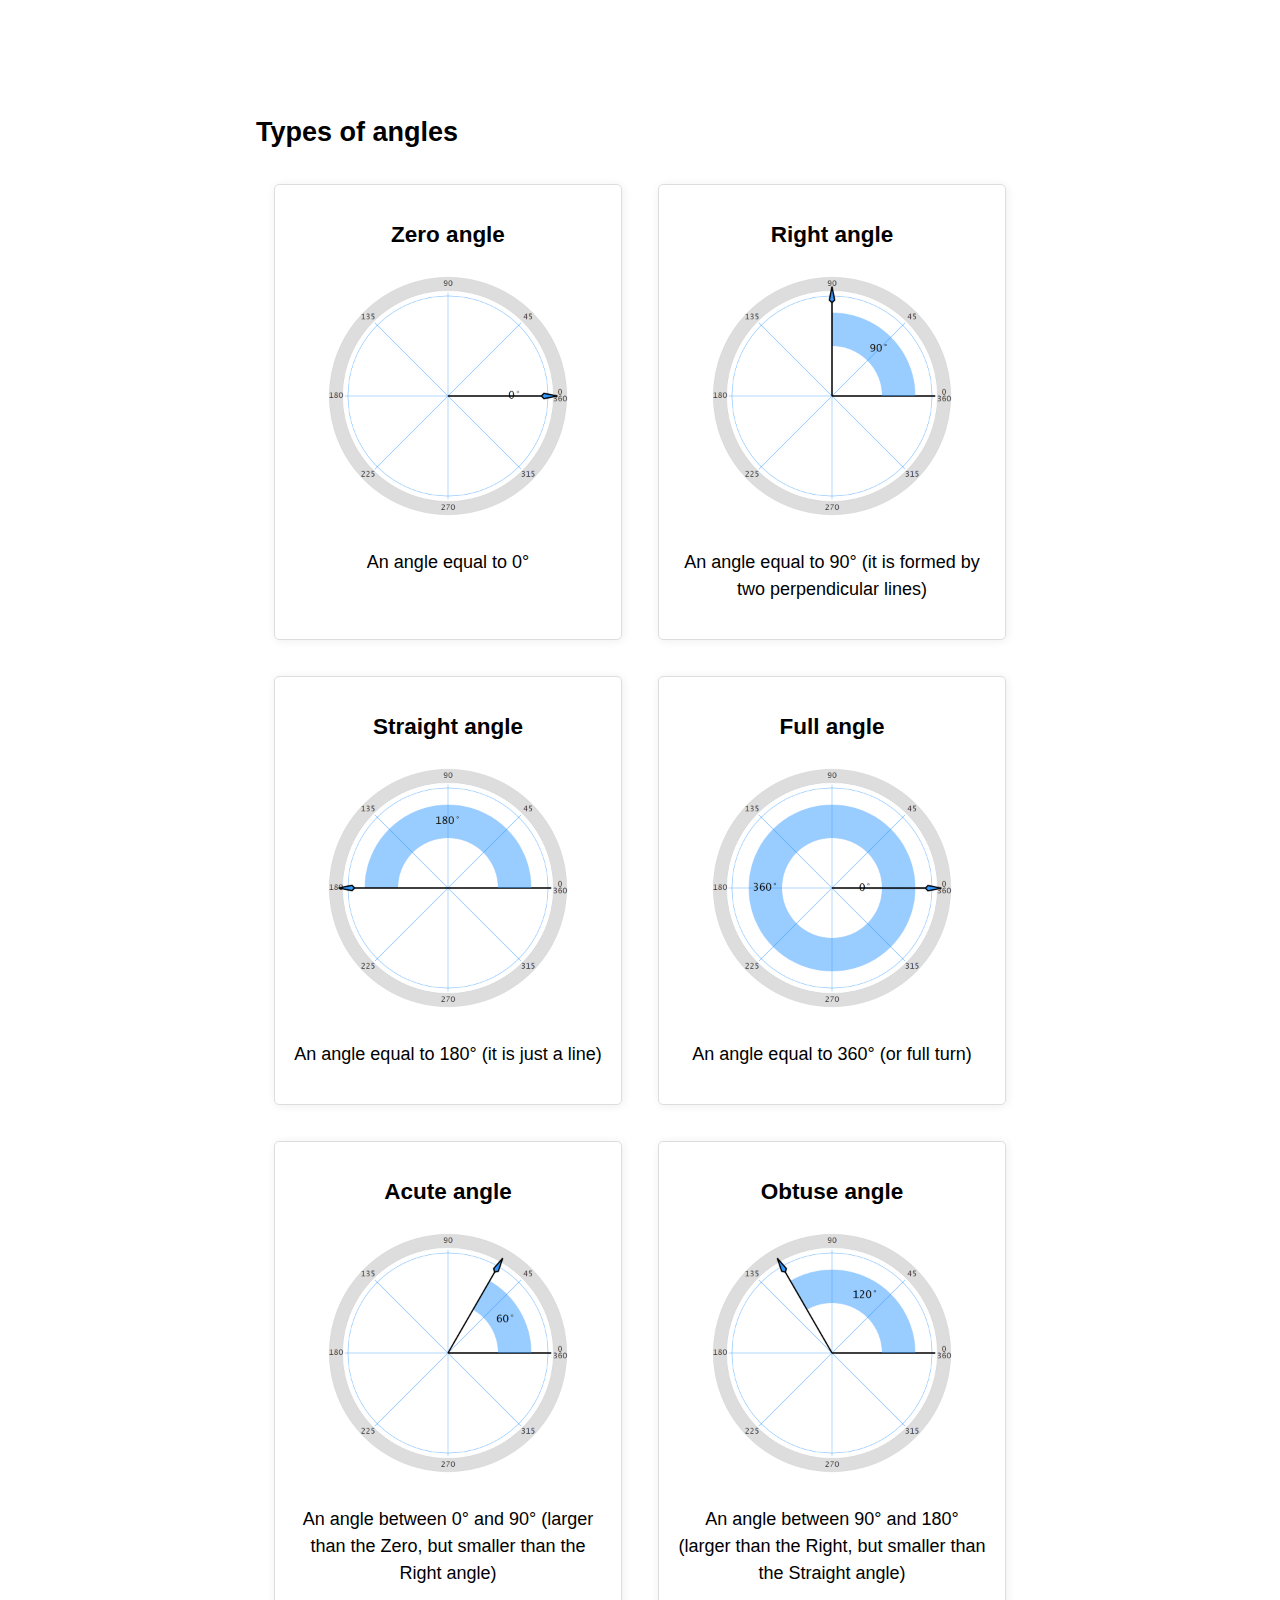
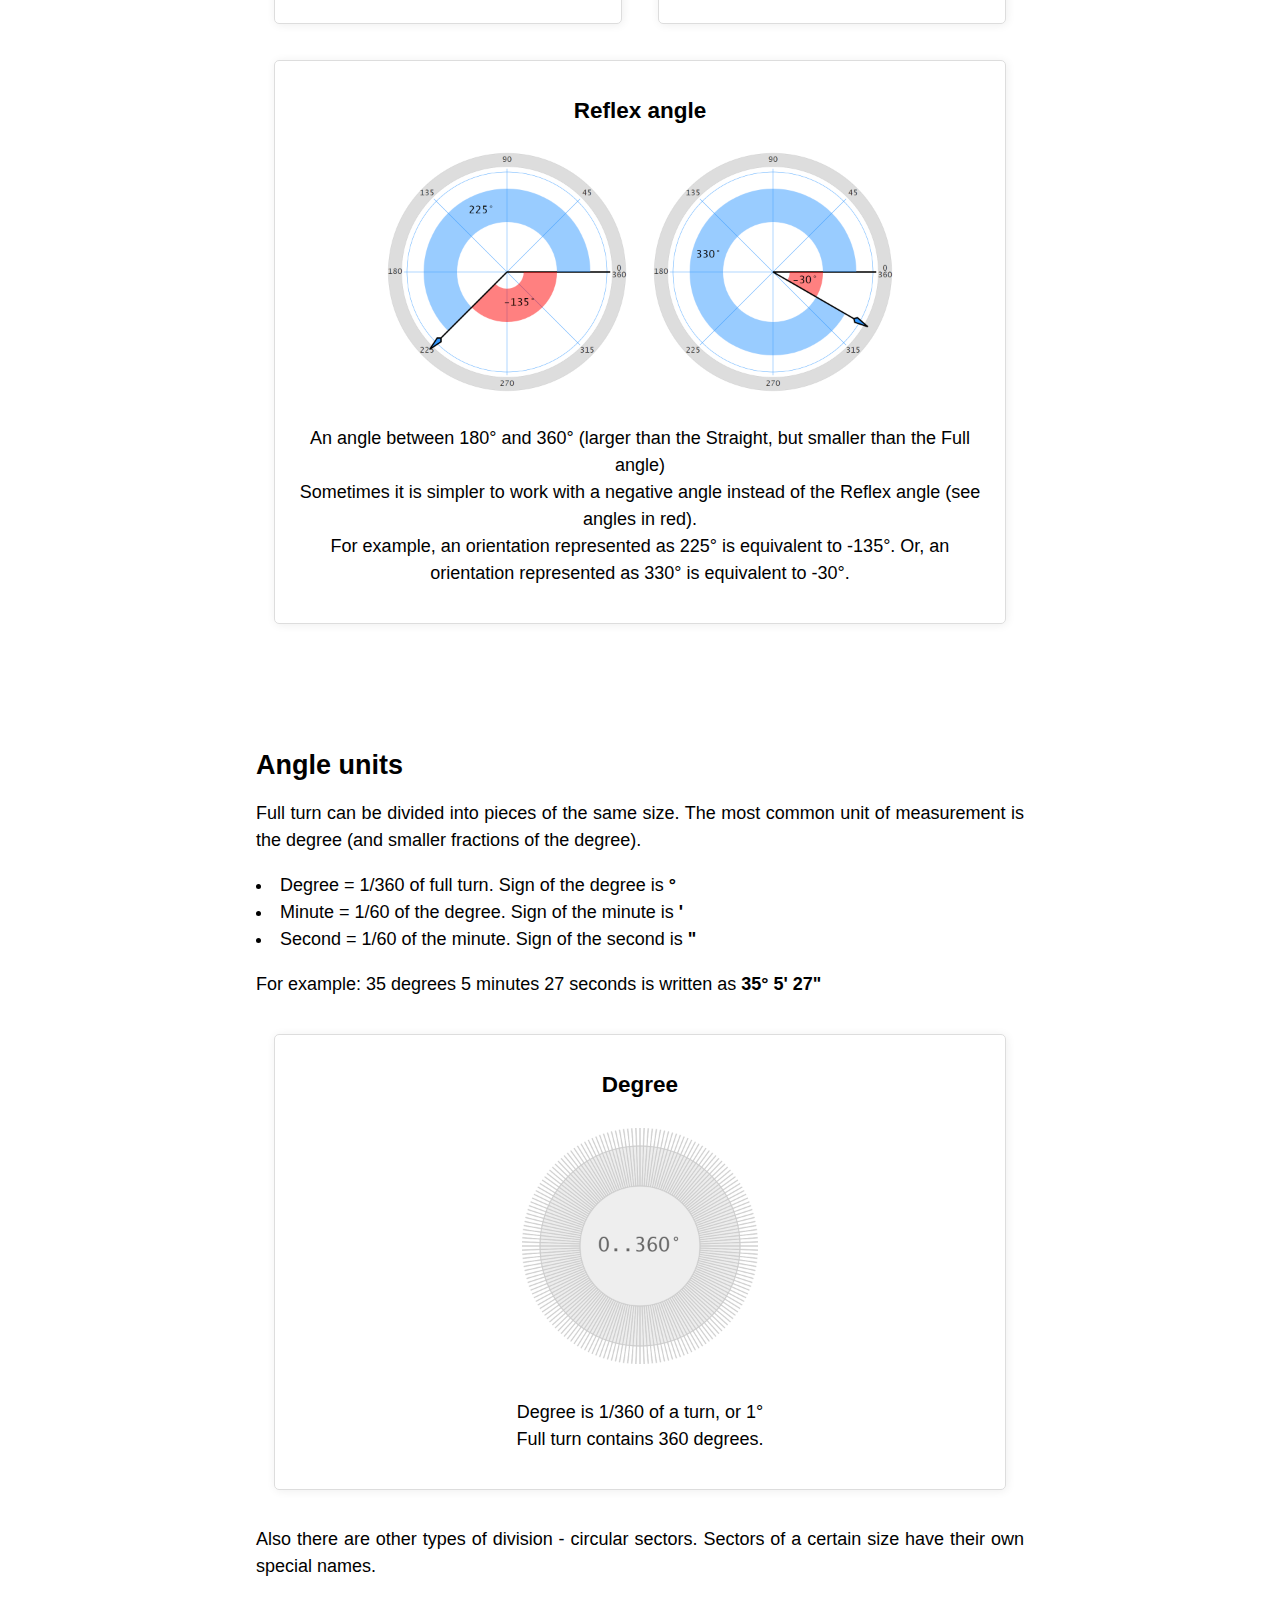
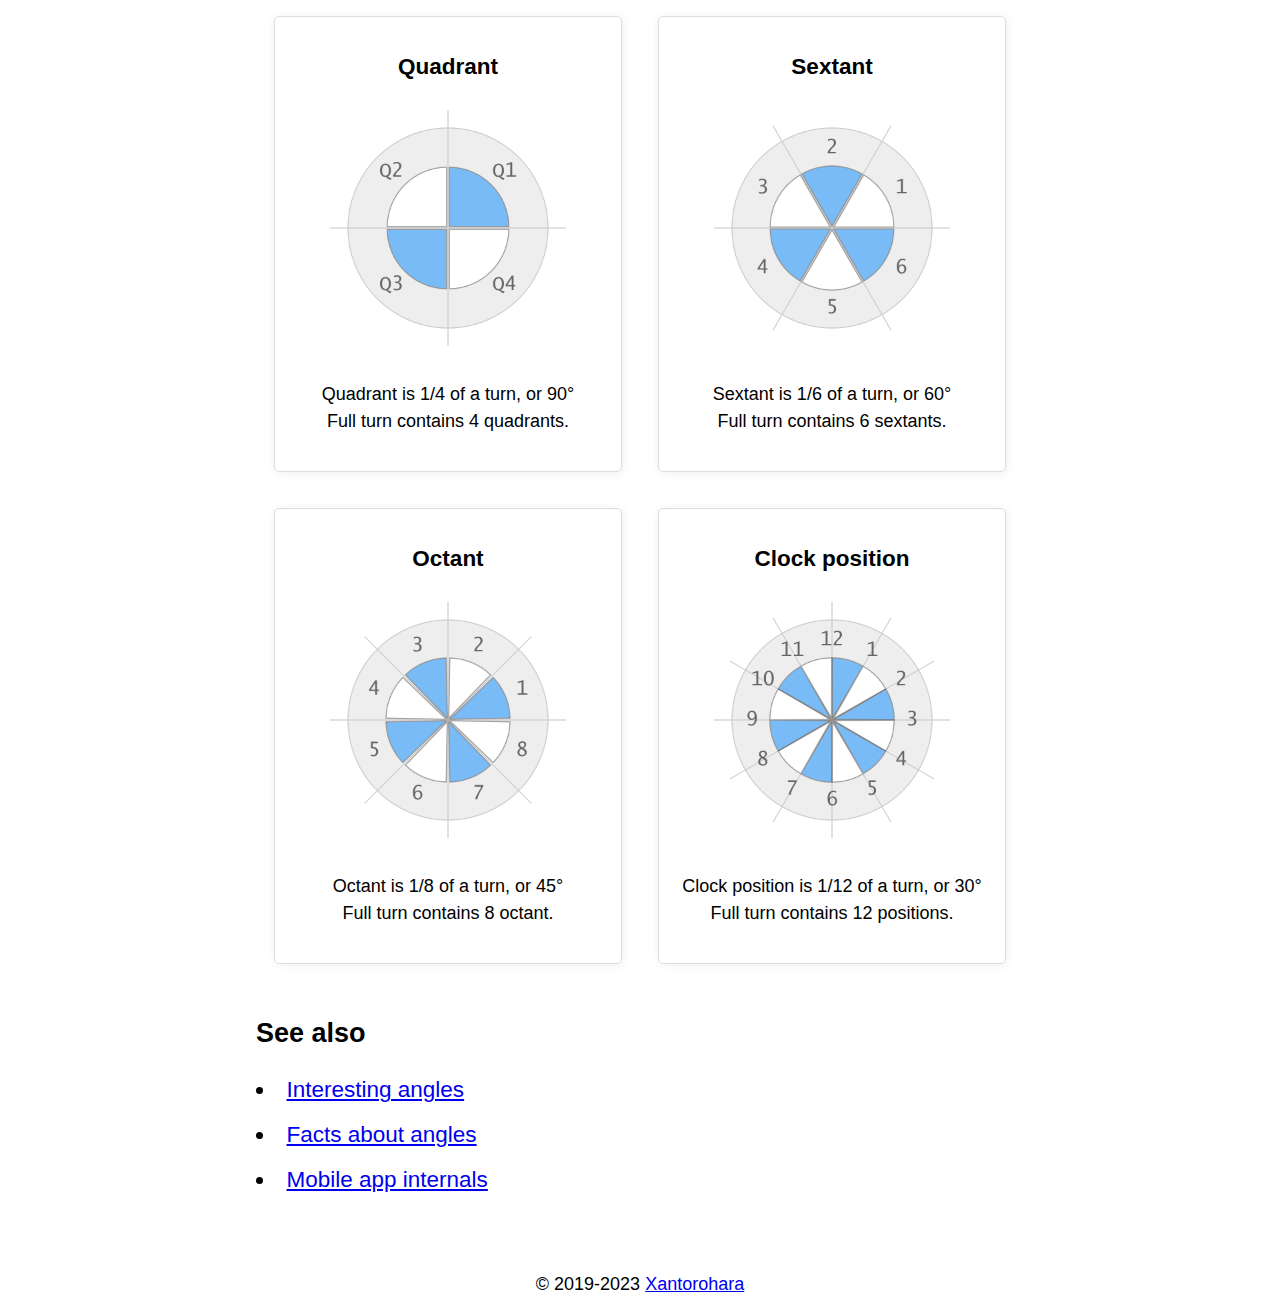
==== commit ac2c11cc: "no ads" ====
--- a/index.html
+++ b/index.html
@@ -58,8 +58,8 @@
 
     <link rel="manifest" href="manifest.json">
     <script src="index.js?5"></script>
-    <script async src="https://pagead2.googlesyndication.com/pagead/js/adsbygoogle.js?client=ca-pub-1603159259588268"
-            crossorigin="anonymous"></script>
+    <!--script async src="https://pagead2.googlesyndication.com/pagead/js/adsbygoogle.js?client=ca-pub-1603159259588268"
+            crossorigin="anonymous"></script-->
 
 </head>
 
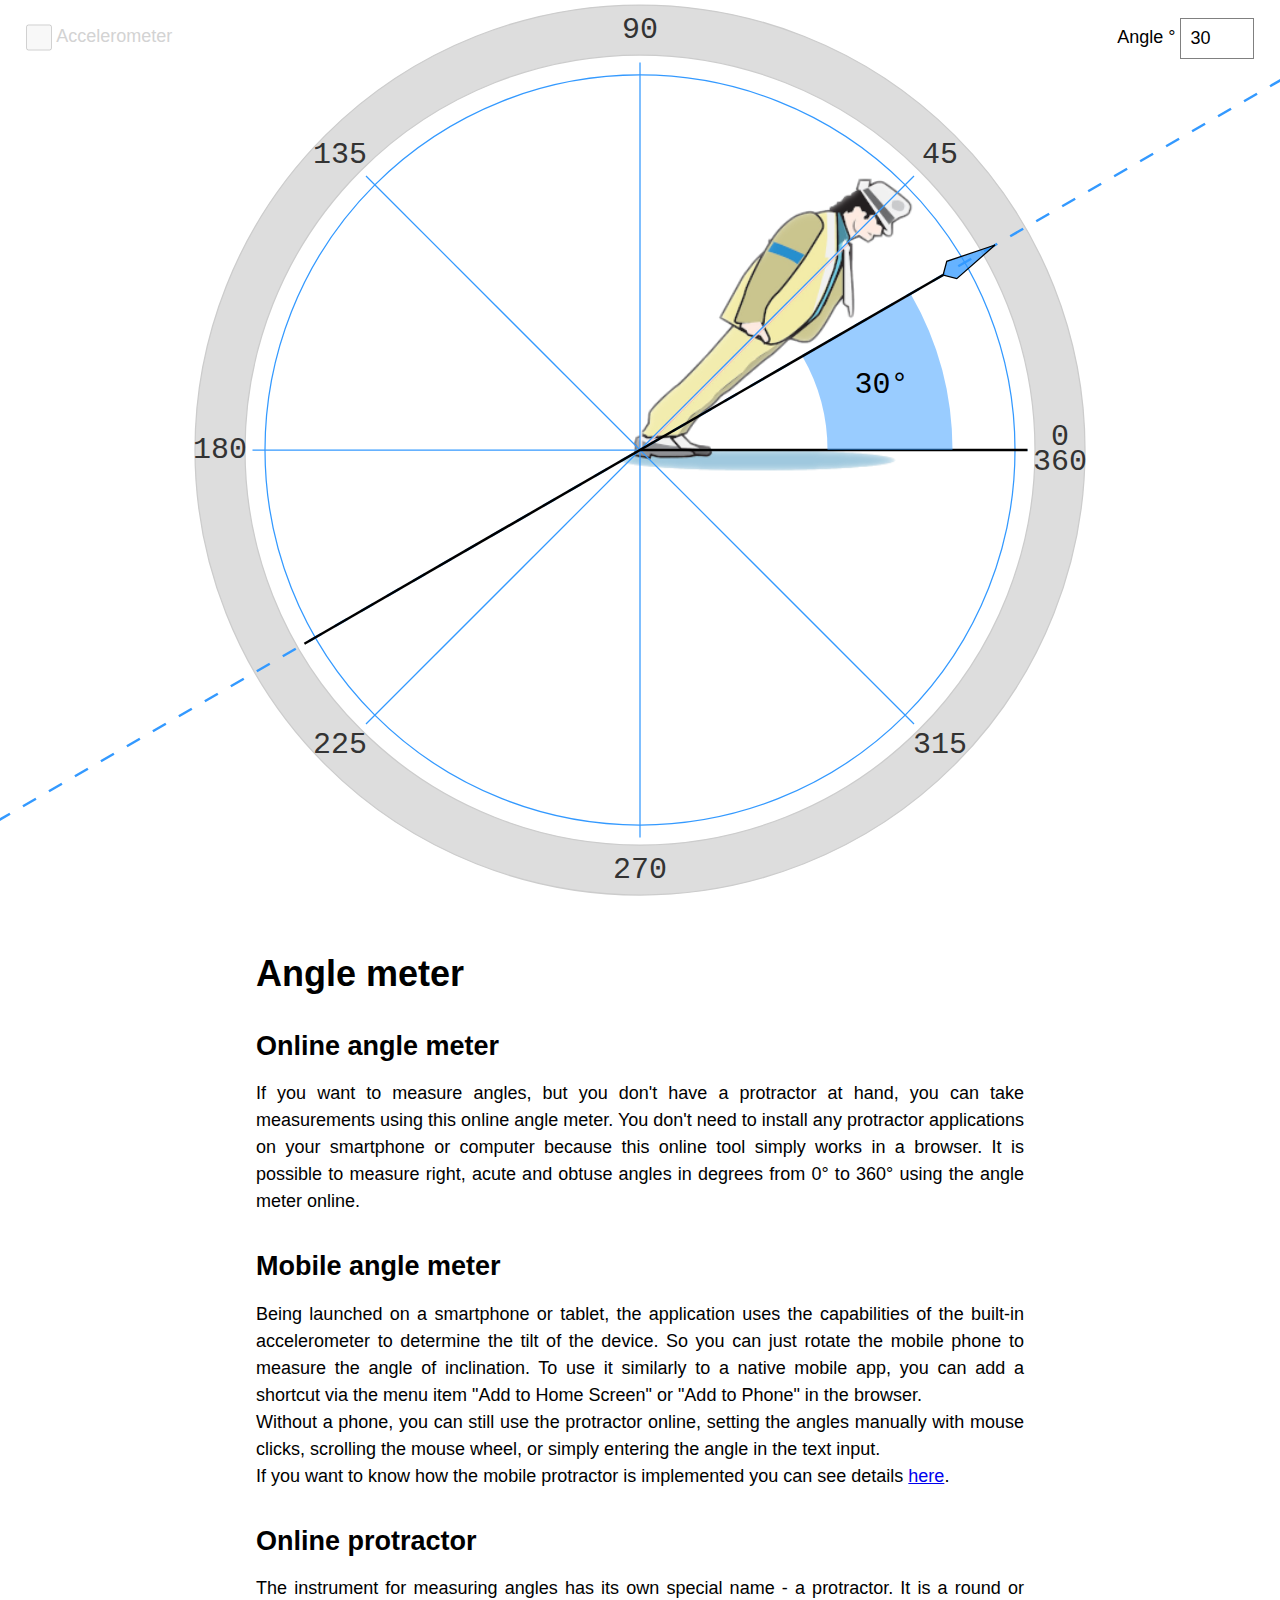
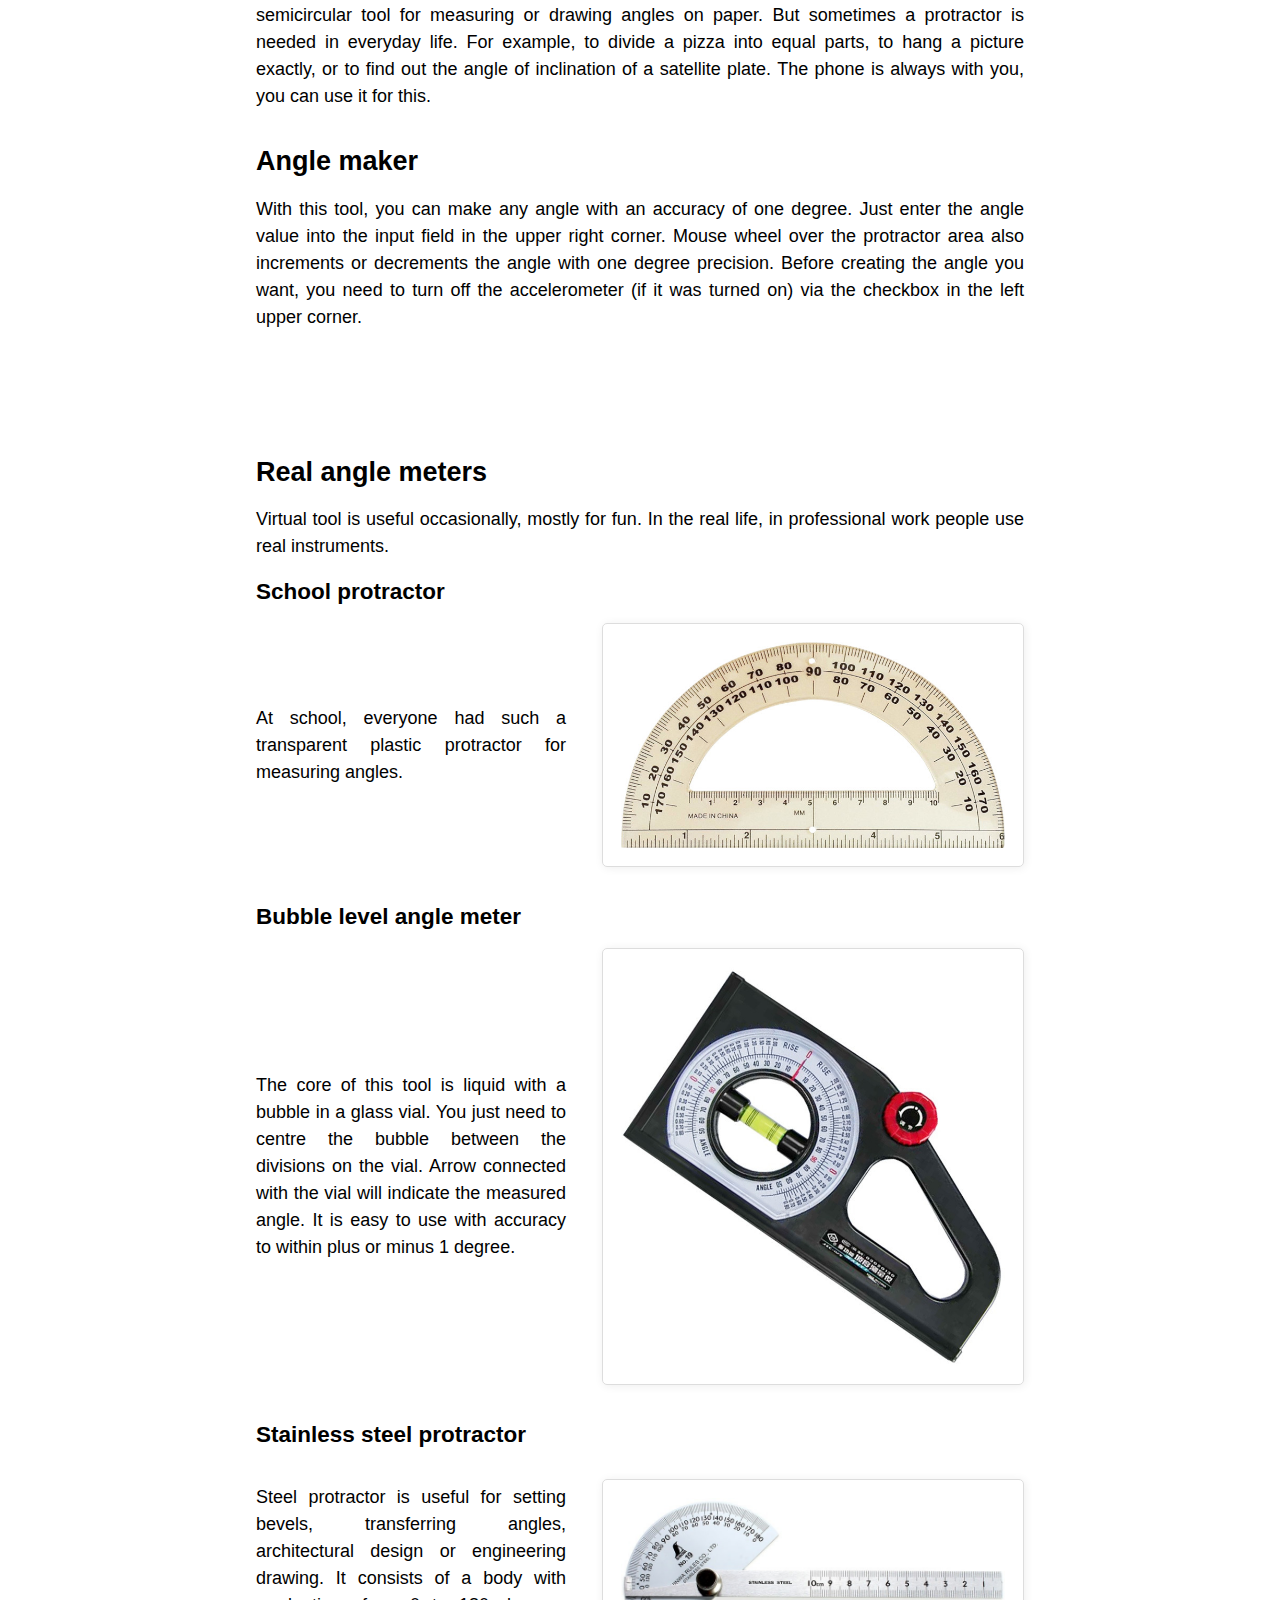
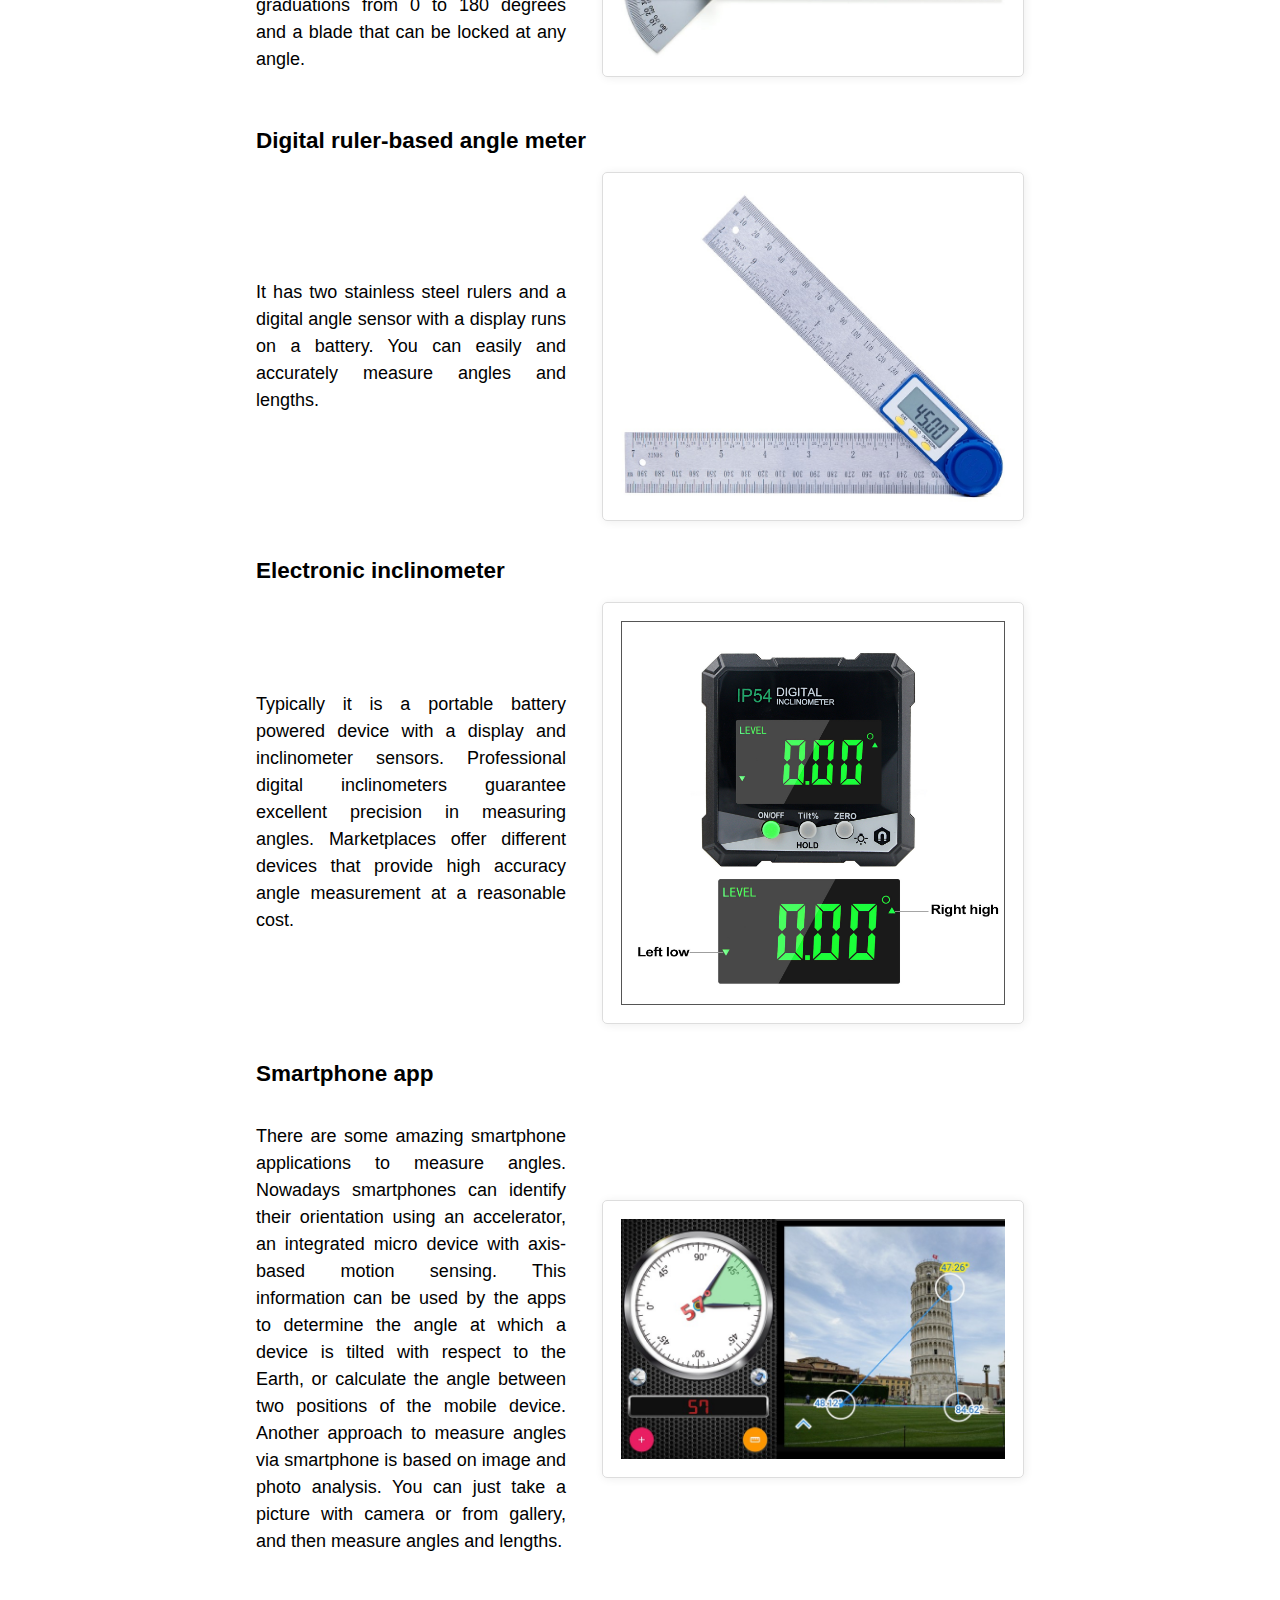
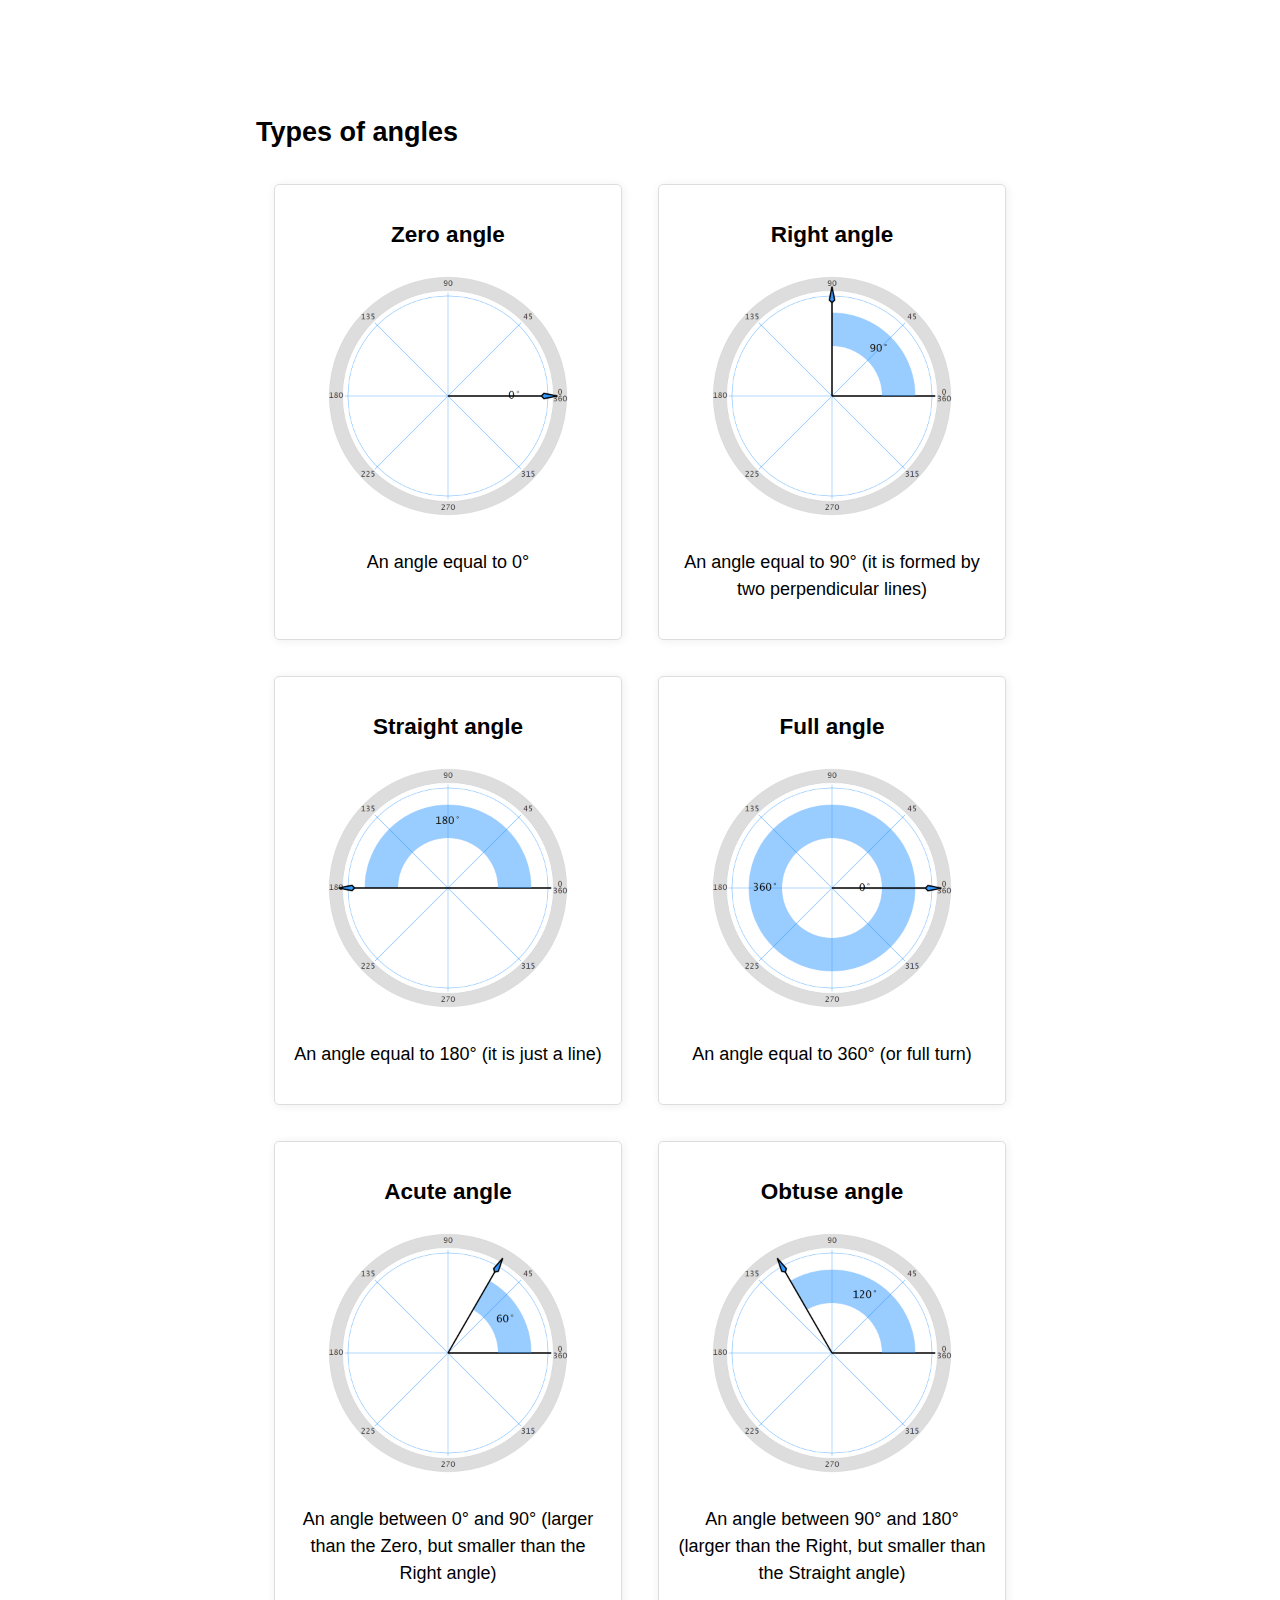
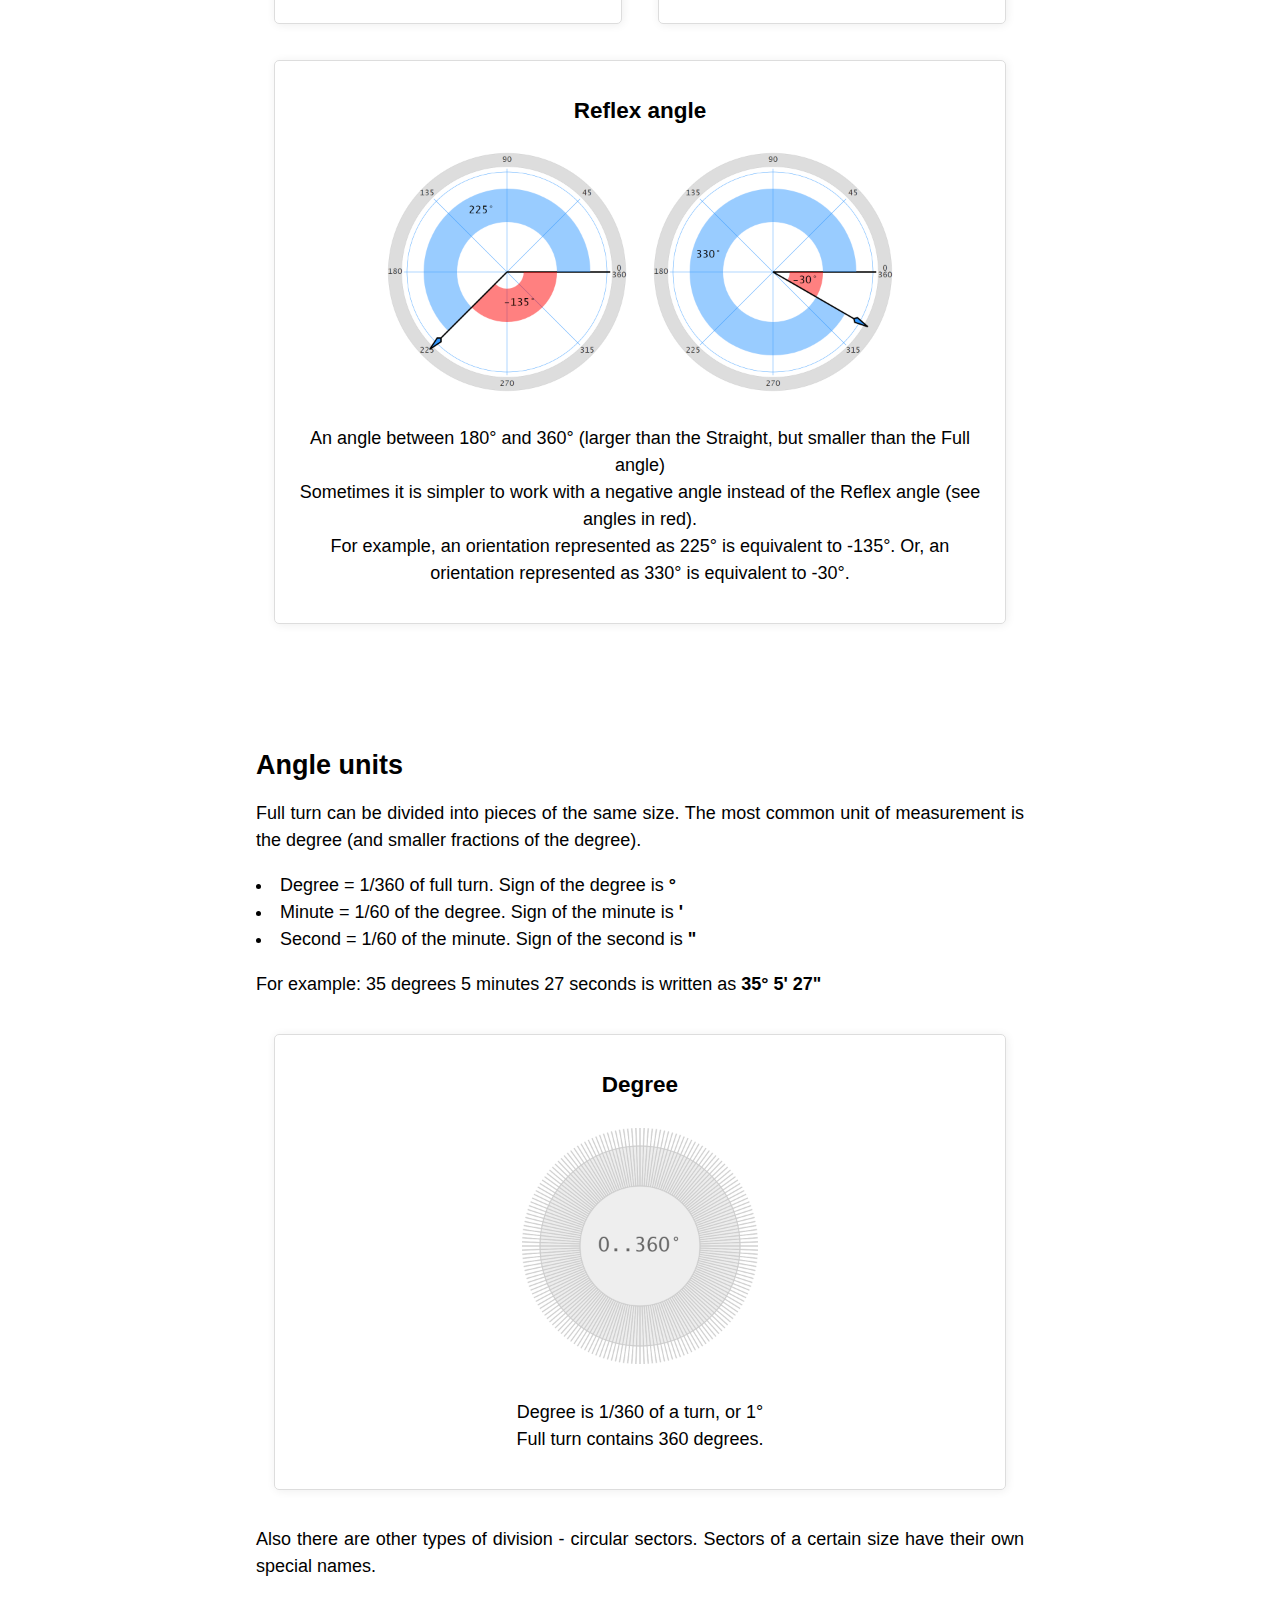
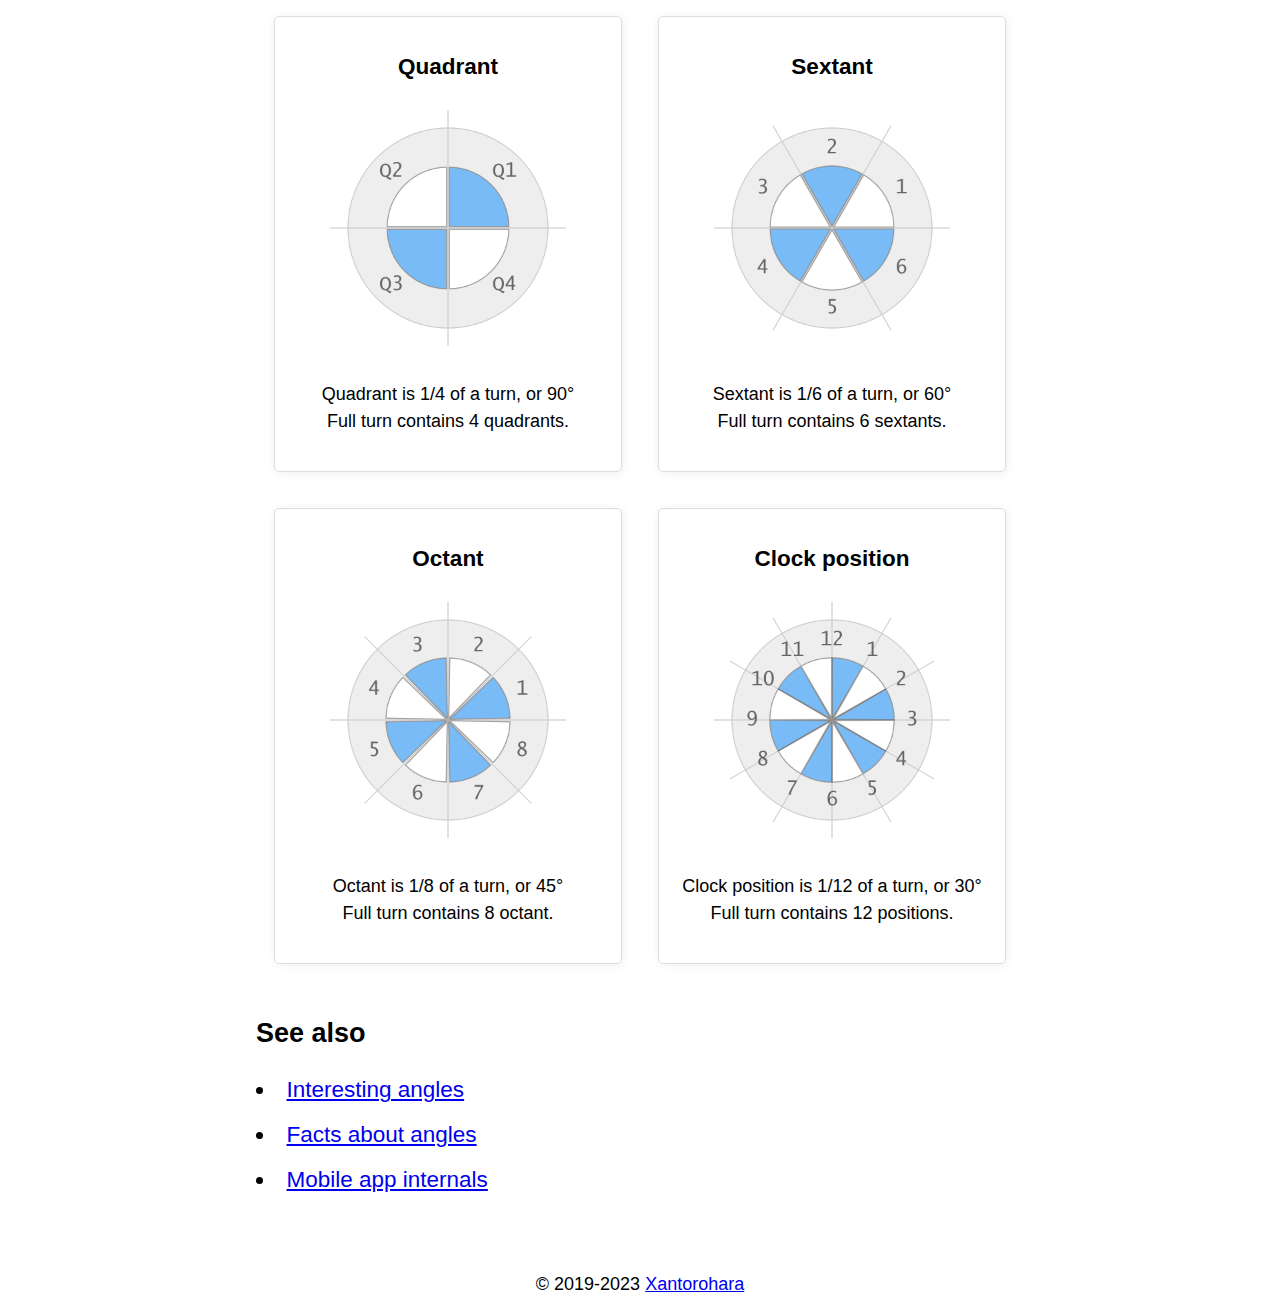
==== commit dcca1da7: "no ads" ====
--- a/index.html
+++ b/index.html
@@ -58,8 +58,8 @@
 
     <link rel="manifest" href="manifest.json">
     <script src="index.js?5"></script>
-    <!--script async src="https://pagead2.googlesyndication.com/pagead/js/adsbygoogle.js?client=ca-pub-1603159259588268"
-            crossorigin="anonymous"></script-->
+    <script async src="https://pagead2.googlesyndication.com/pagead/js/adsbygoogle.js?client=ca-pub-1603159259588268"
+            crossorigin="anonymous"></script>
 
 </head>
 
@@ -113,12 +113,6 @@
 <script>
     init();
 </script>
-
-<!-- angle-meter-text -->
-<ins class="adsbygoogle" style="display:block"
-     data-ad-client="ca-pub-1603159259588268" data-ad-slot="8652921883" data-ad-format="auto"
-     data-full-width-responsive="true"></ins>
-<script>(adsbygoogle = window.adsbygoogle || []).push({});</script>
 
 <div class="content">
     <h1>Angle meter</h1>
@@ -242,12 +236,6 @@
     </div>
 </div>
 
-<!-- angle-meter-text -->
-<ins class="adsbygoogle" style="display:block"
-     data-ad-client="ca-pub-1603159259588268" data-ad-slot="8652921883" data-ad-format="auto"
-     data-full-width-responsive="true"></ins>
-<script>(adsbygoogle = window.adsbygoogle || []).push({});</script>
-
 <div class="content">
     <h2>Types of angles</h2>
 
@@ -297,12 +285,6 @@
         </div>
     </div>
 </div>
-
-<!-- angle-meter-text -->
-<ins class="adsbygoogle" style="display:block"
-     data-ad-client="ca-pub-1603159259588268" data-ad-slot="8652921883" data-ad-format="auto"
-     data-full-width-responsive="true"></ins>
-<script>(adsbygoogle = window.adsbygoogle || []).push({});</script>
 
 <div class="content">
     <h2>Angle units</h2>
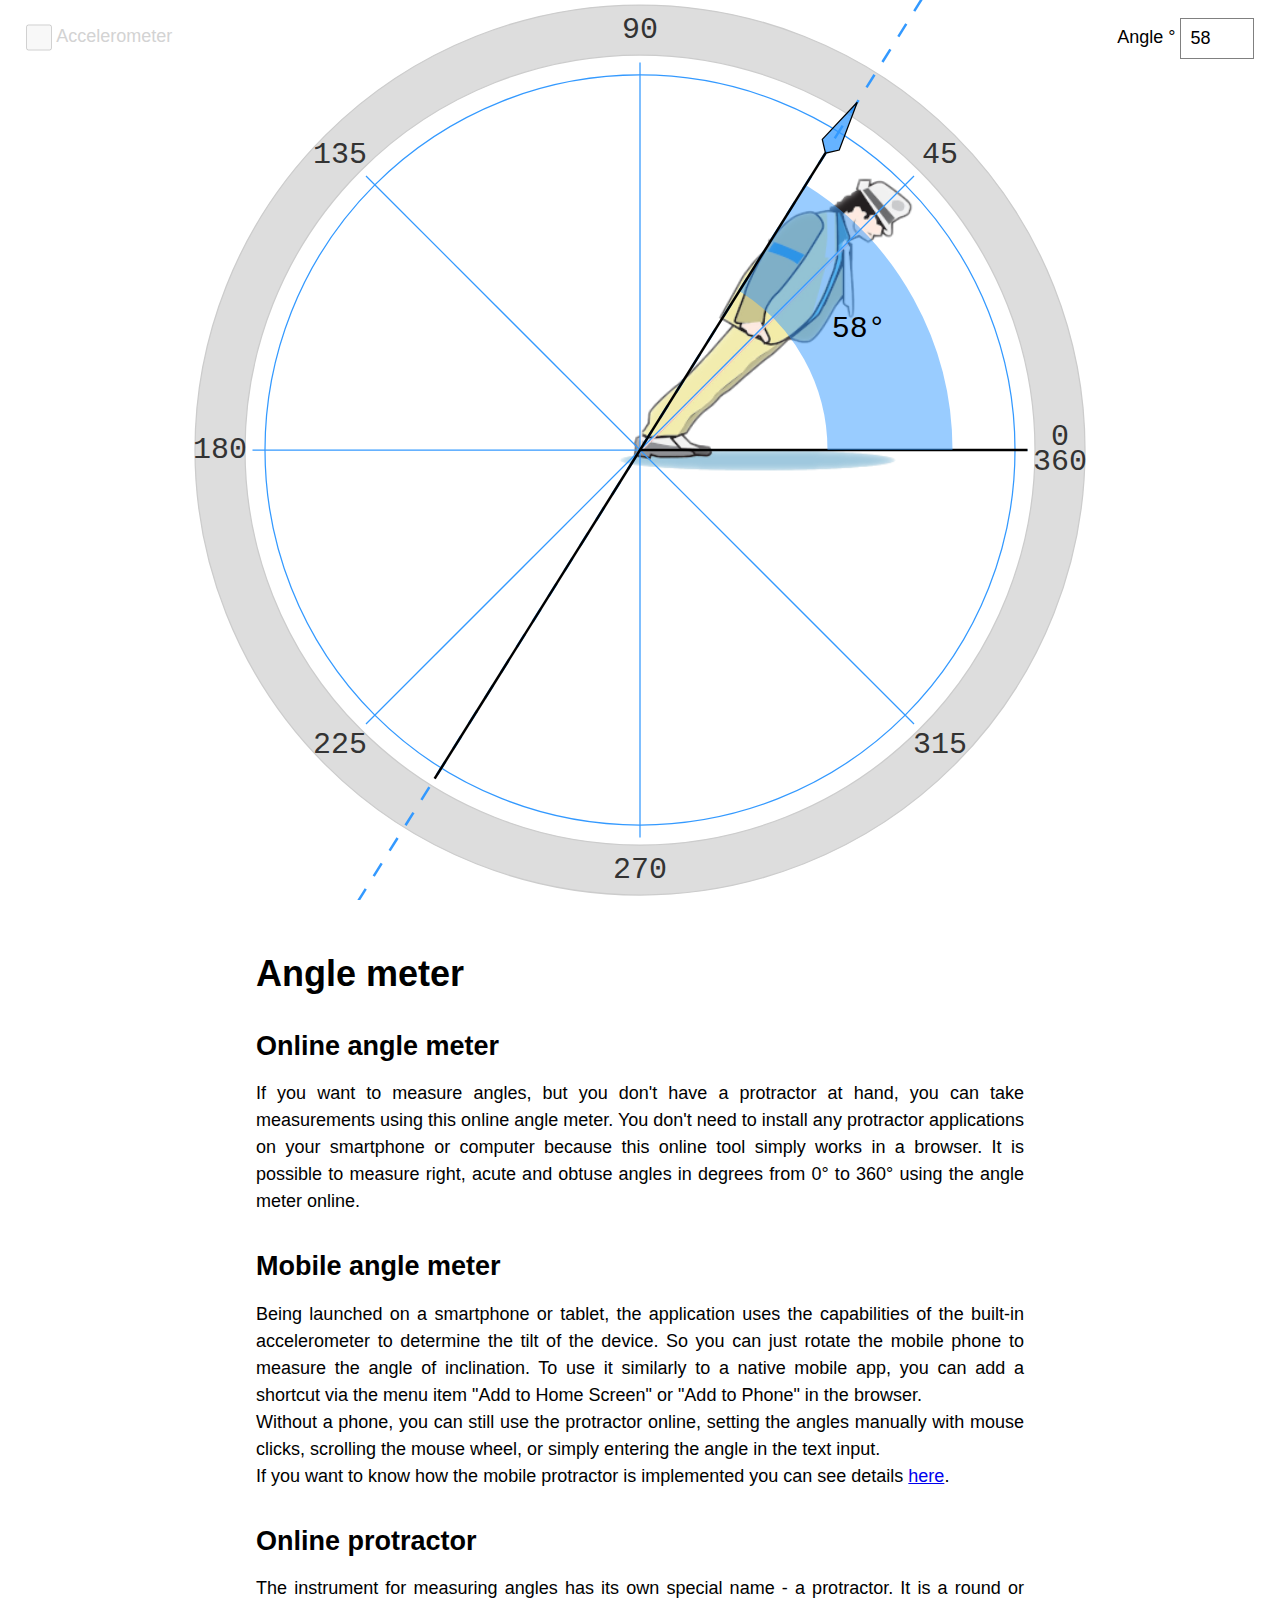
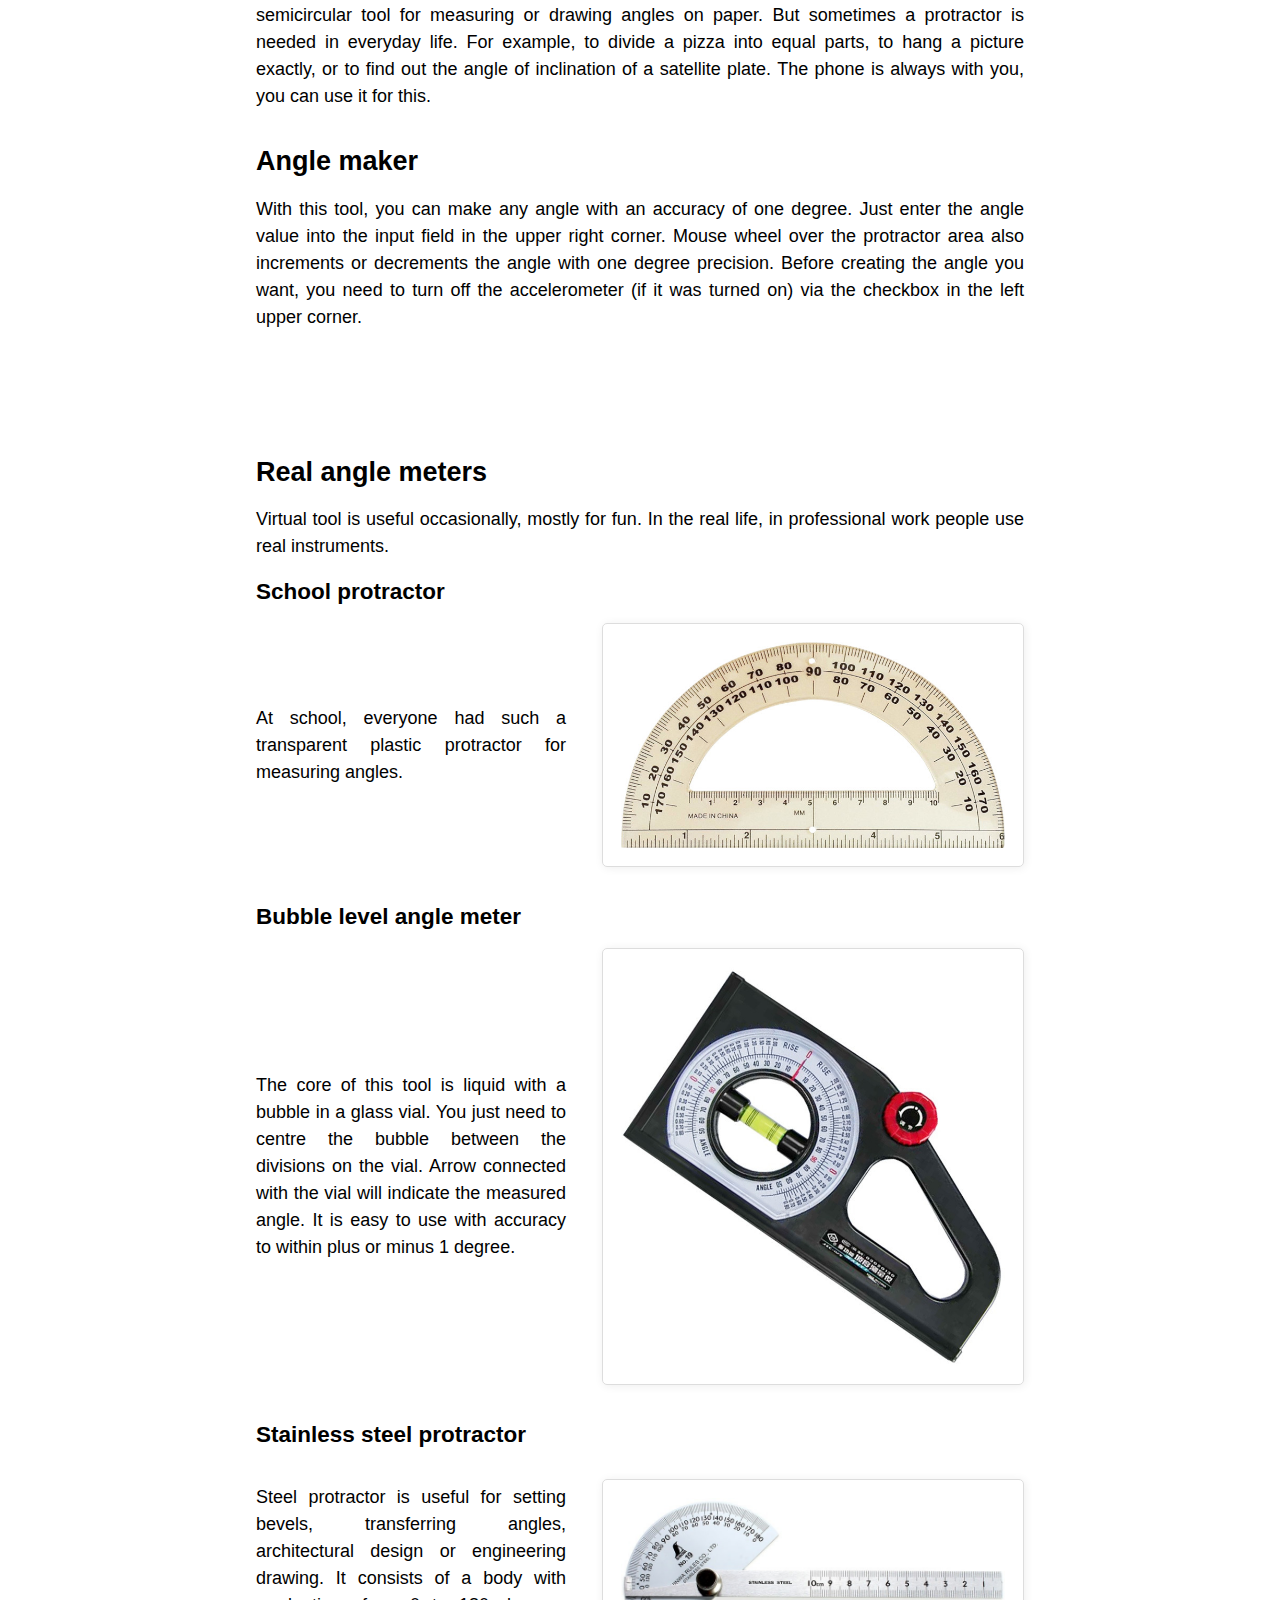
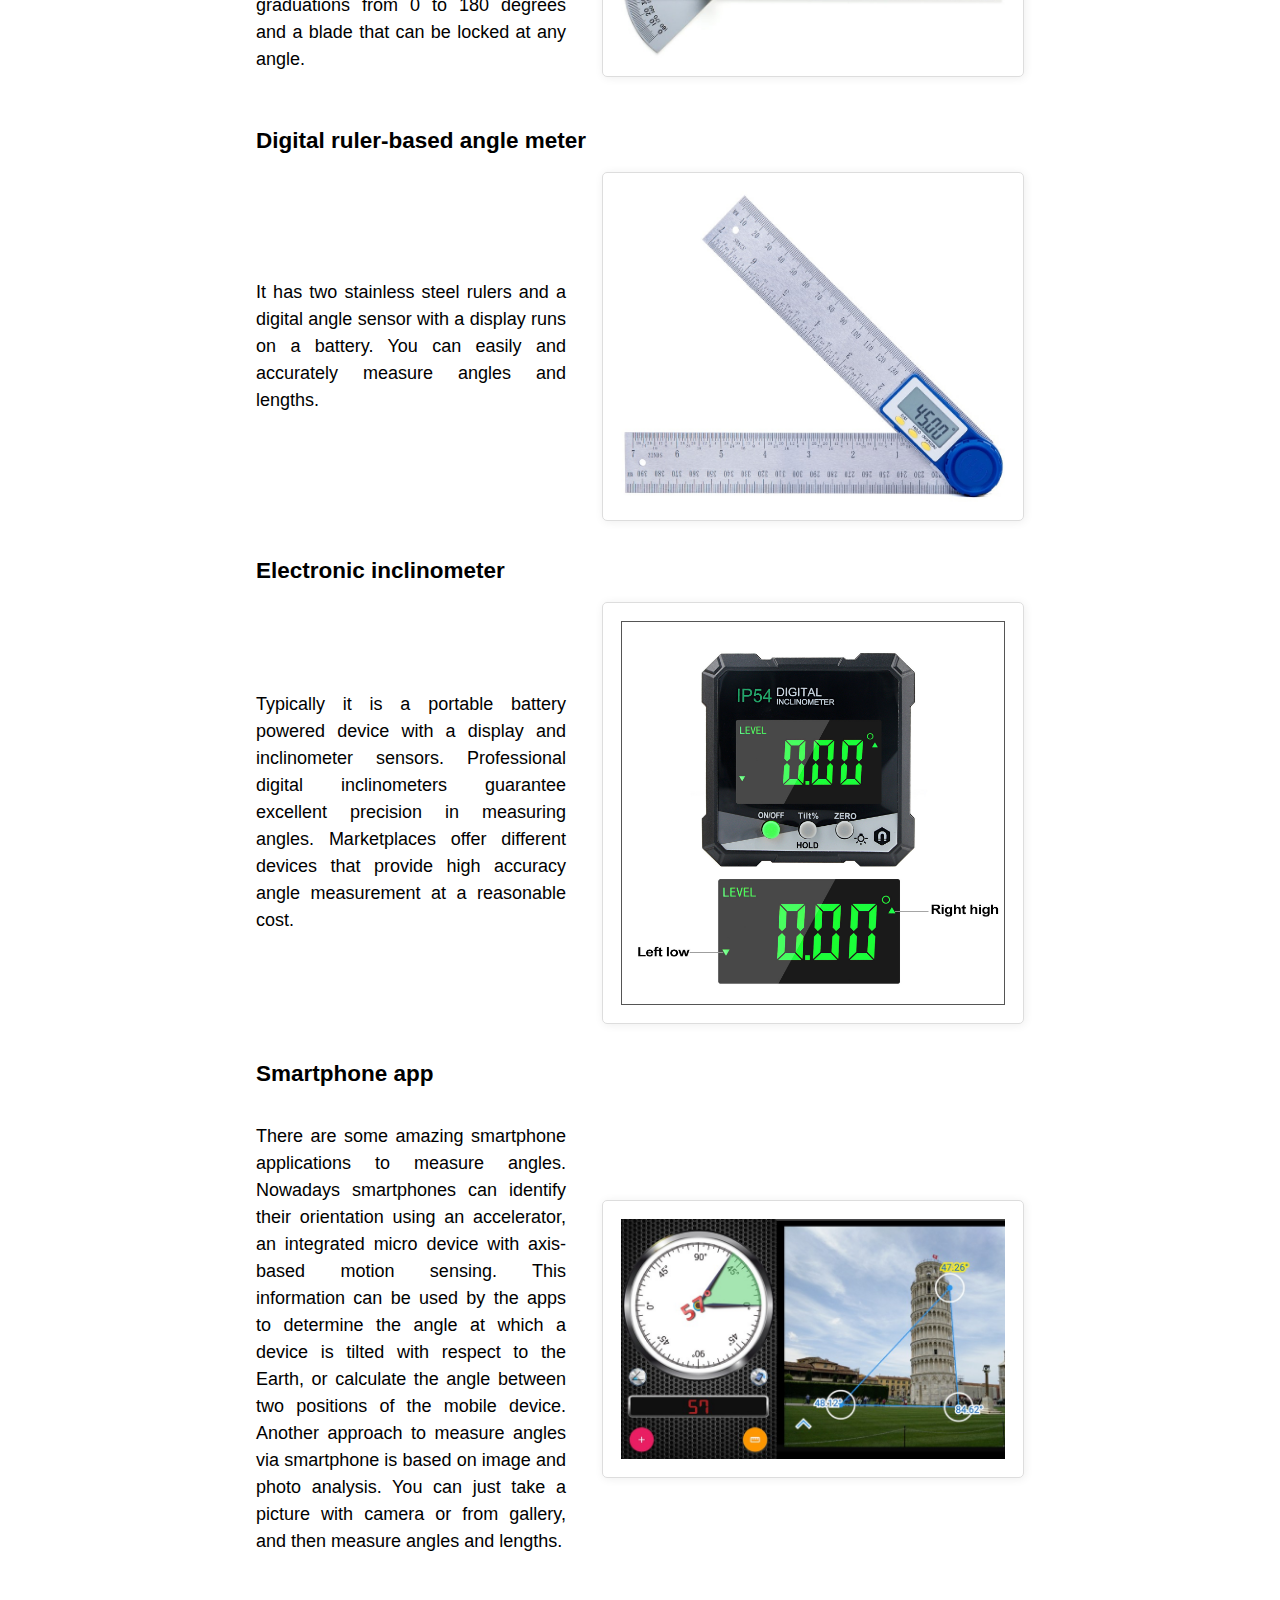
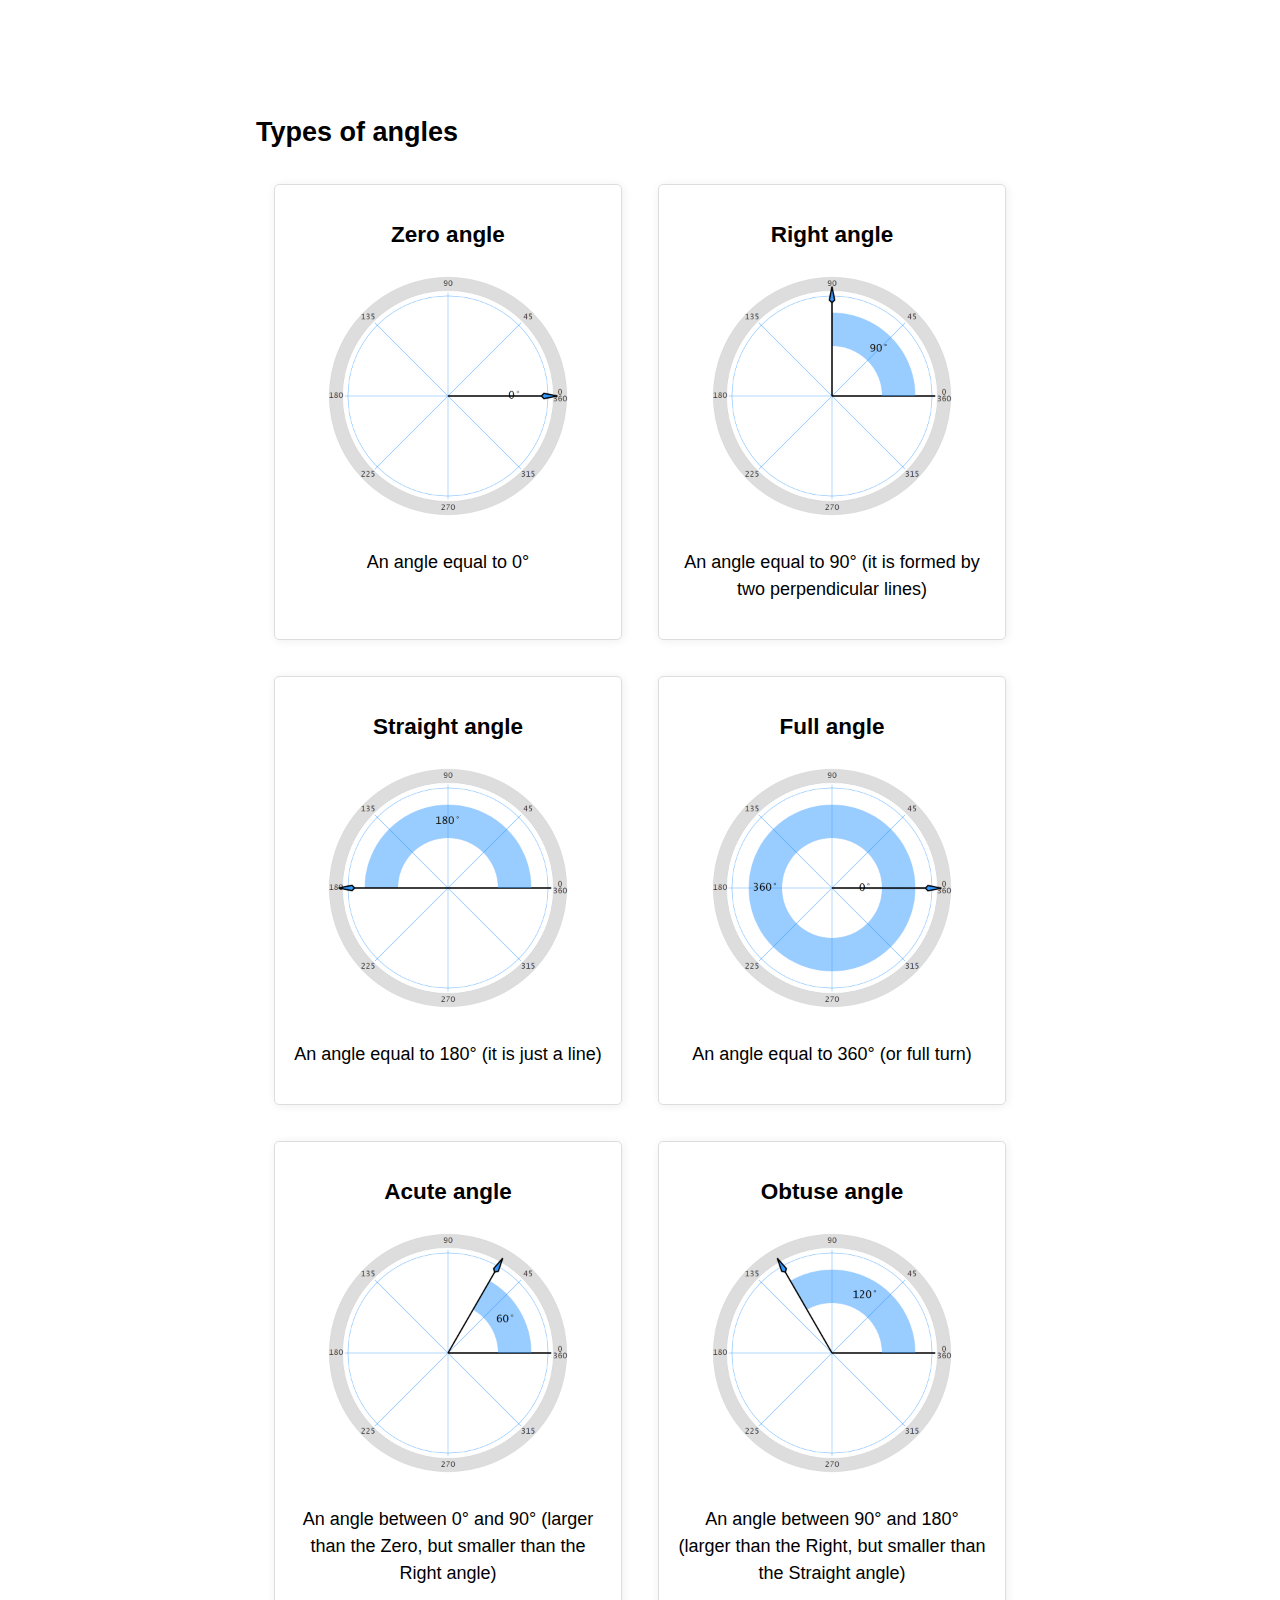
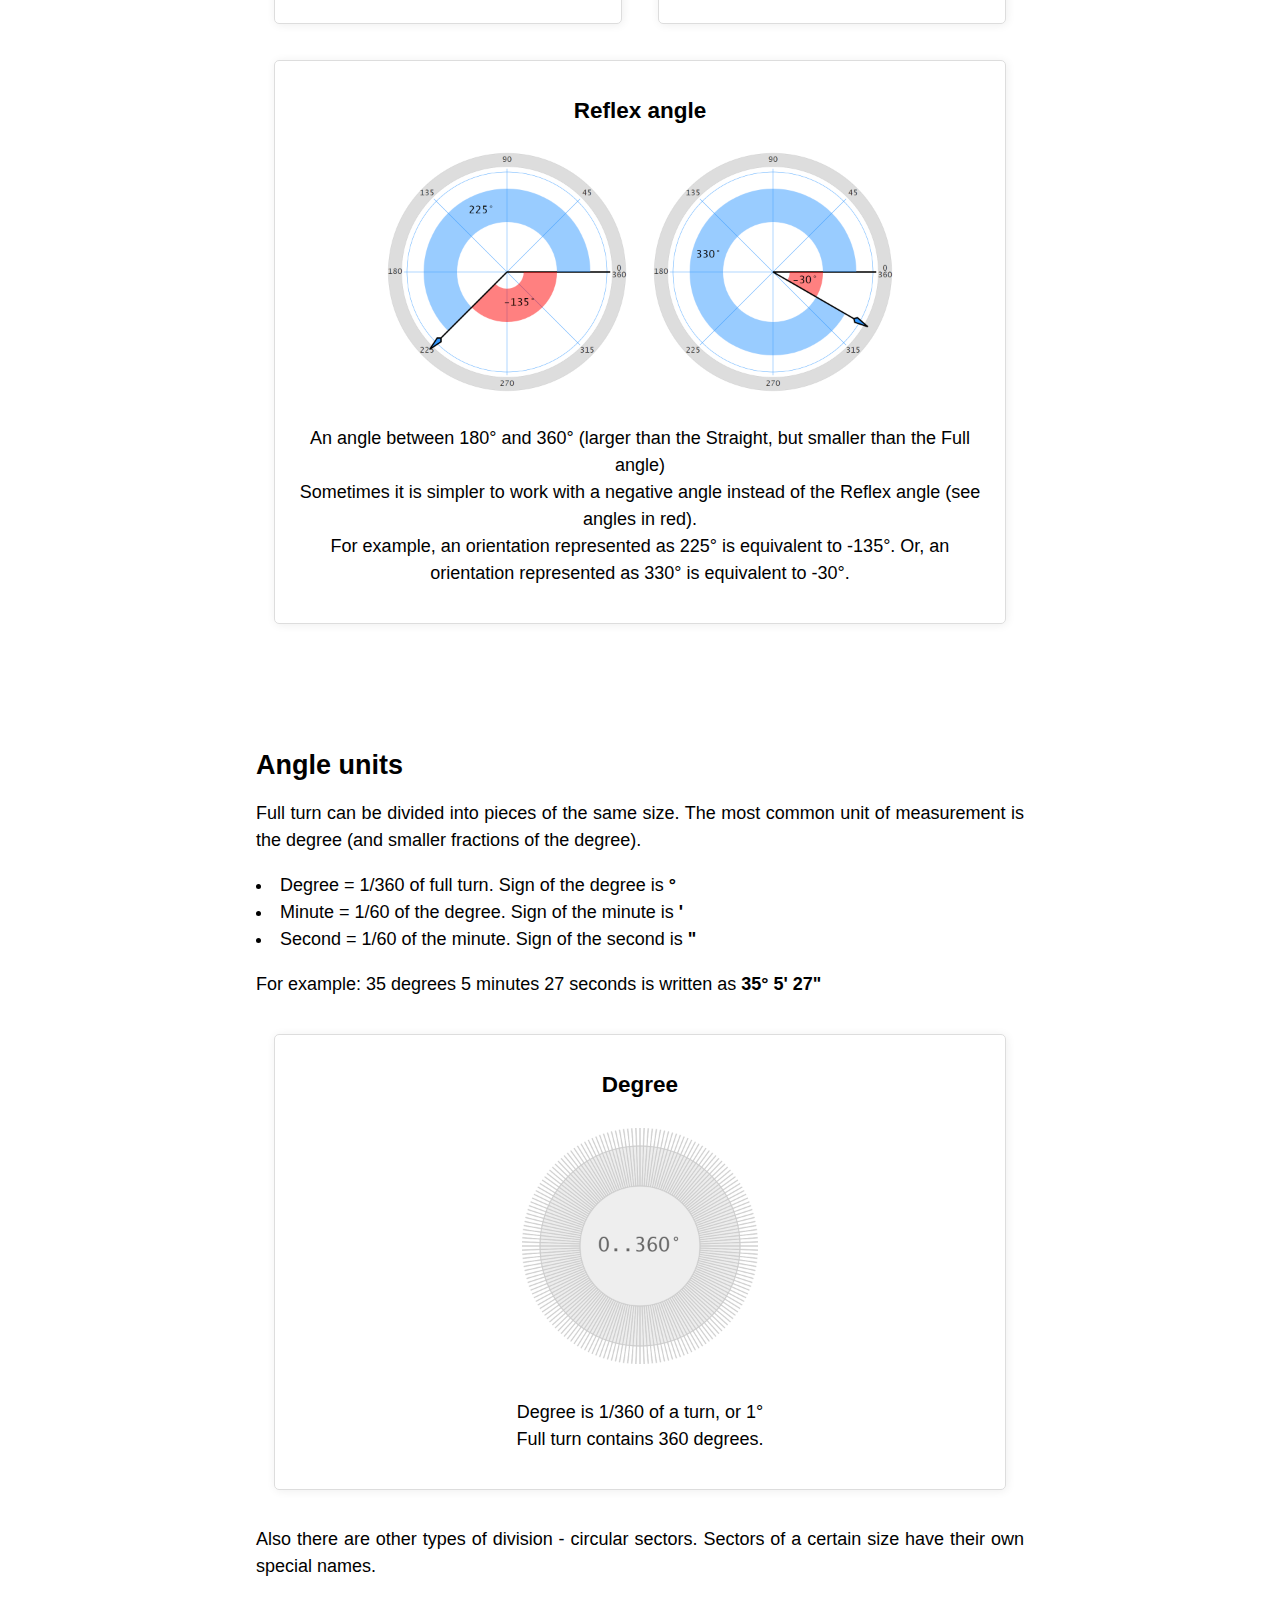
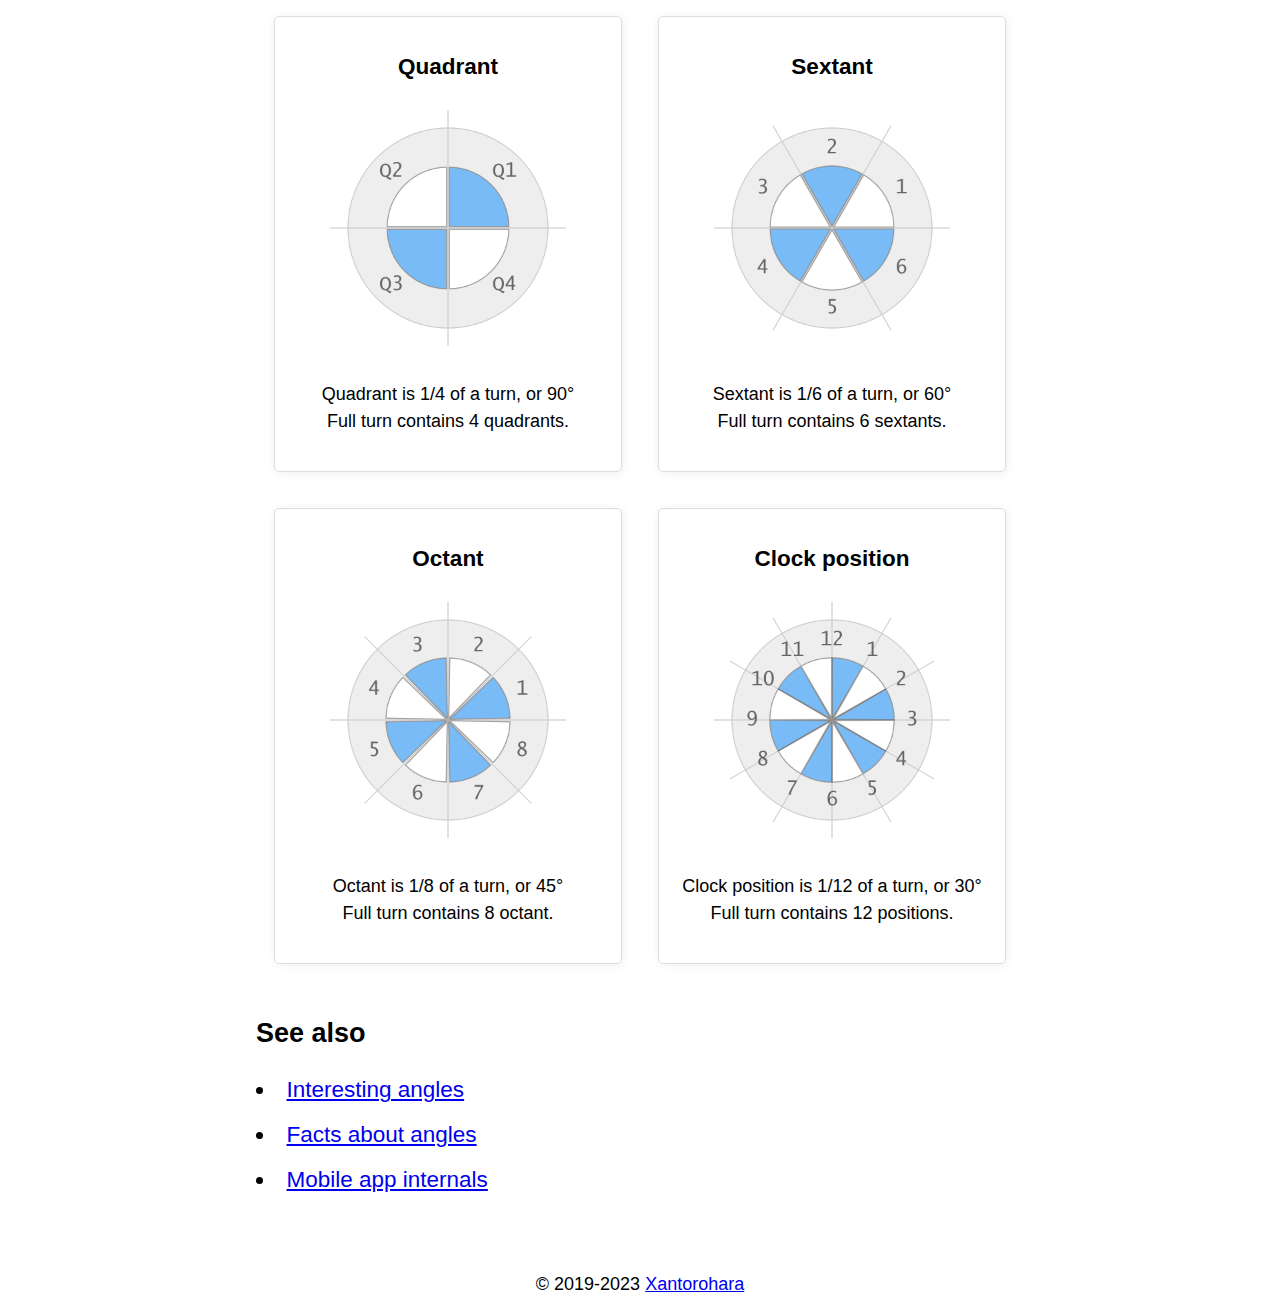
==== commit b01091d9: "ads" ====
--- a/index.html
+++ b/index.html
@@ -58,7 +58,7 @@
 
     <link rel="manifest" href="manifest.json">
     <script src="index.js?5"></script>
-    <script async src="https://pagead2.googlesyndication.com/pagead/js/adsbygoogle.js?client=ca-pub-1603159259588268"
+    <script async src="https://pagead2.googlesyndication.com/pagead/js/adsbygoogle.js?client=ca-pub-6112298272240282"
             crossorigin="anonymous"></script>
 
 </head>
@@ -161,12 +161,6 @@
     </p>
 </div>
 
-<!-- angle-meter-text -->
-<ins class="adsbygoogle" style="display:block"
-     data-ad-client="ca-pub-1603159259588268" data-ad-slot="8652921883" data-ad-format="auto"
-     data-full-width-responsive="true"></ins>
-<script>(adsbygoogle = window.adsbygoogle || []).push({});</script>
-
 <div class="content">
     <h2>Real angle meters</h2>
     <p>
